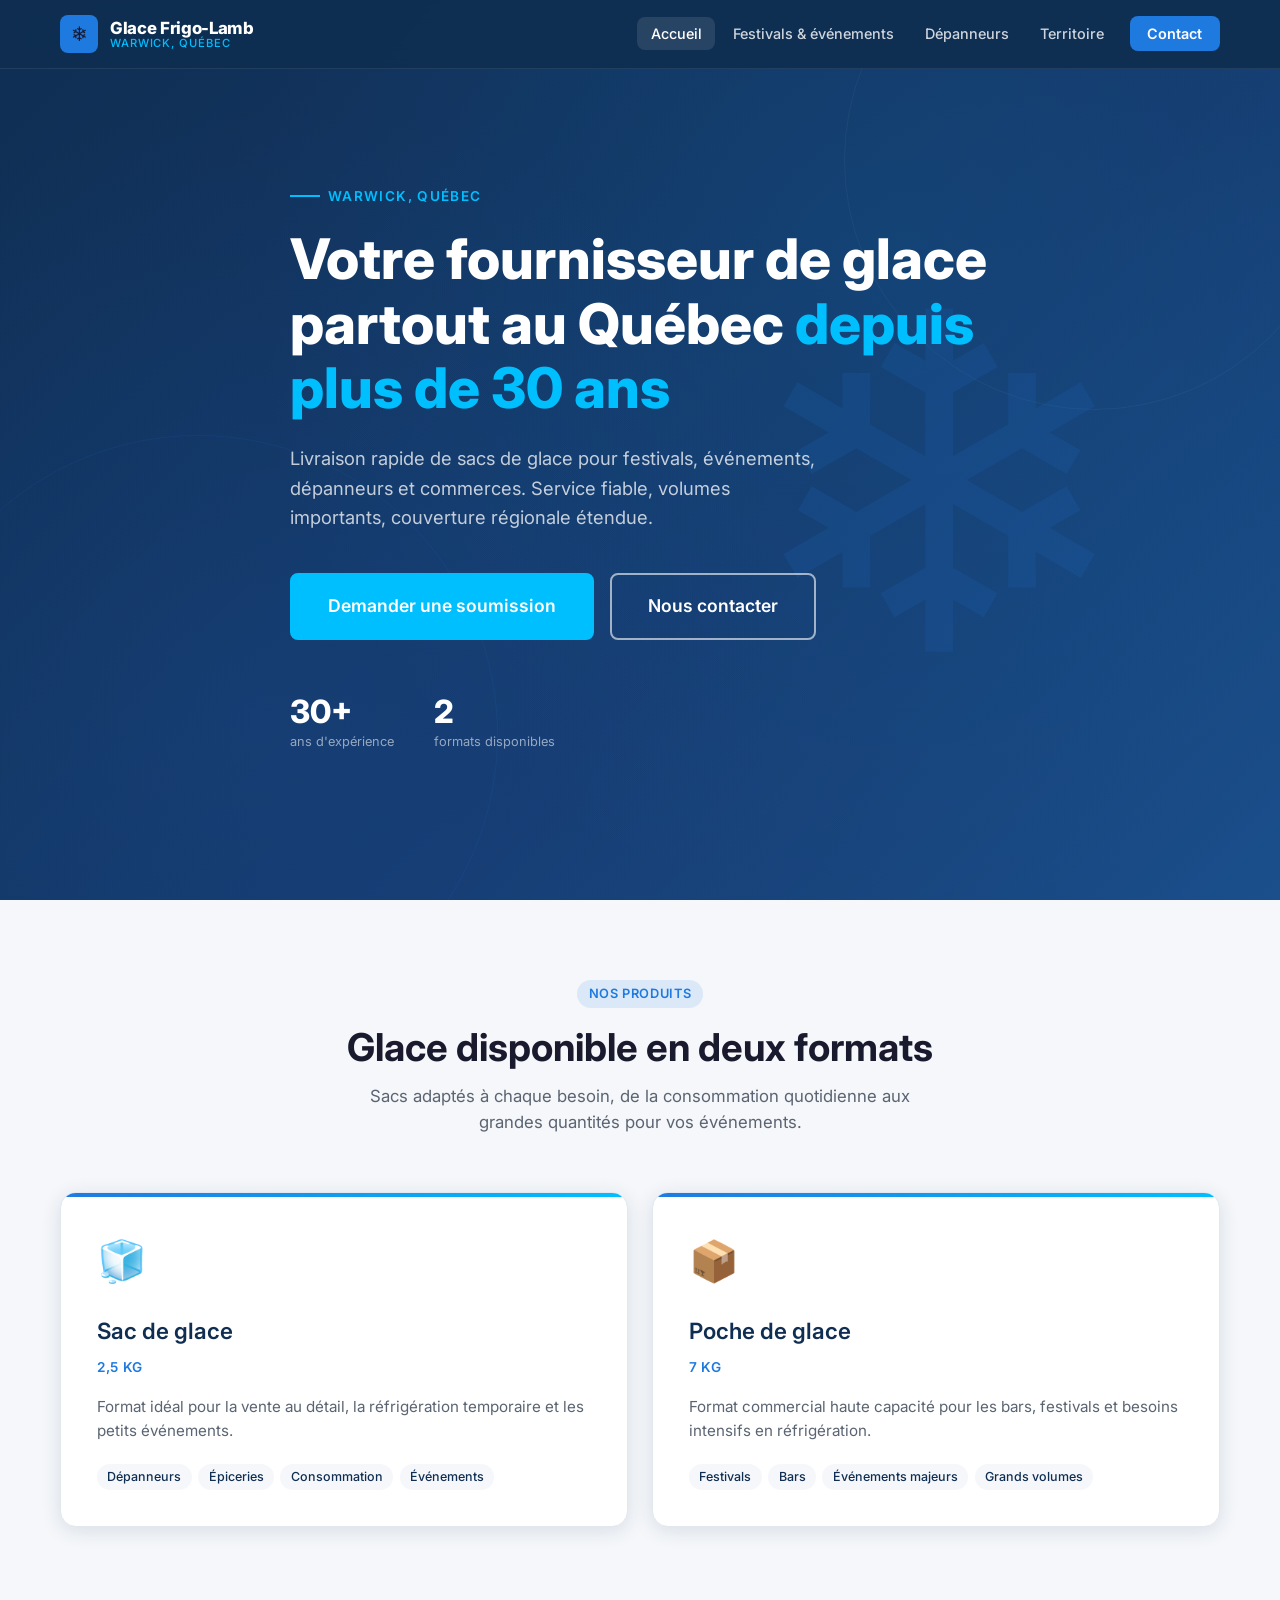
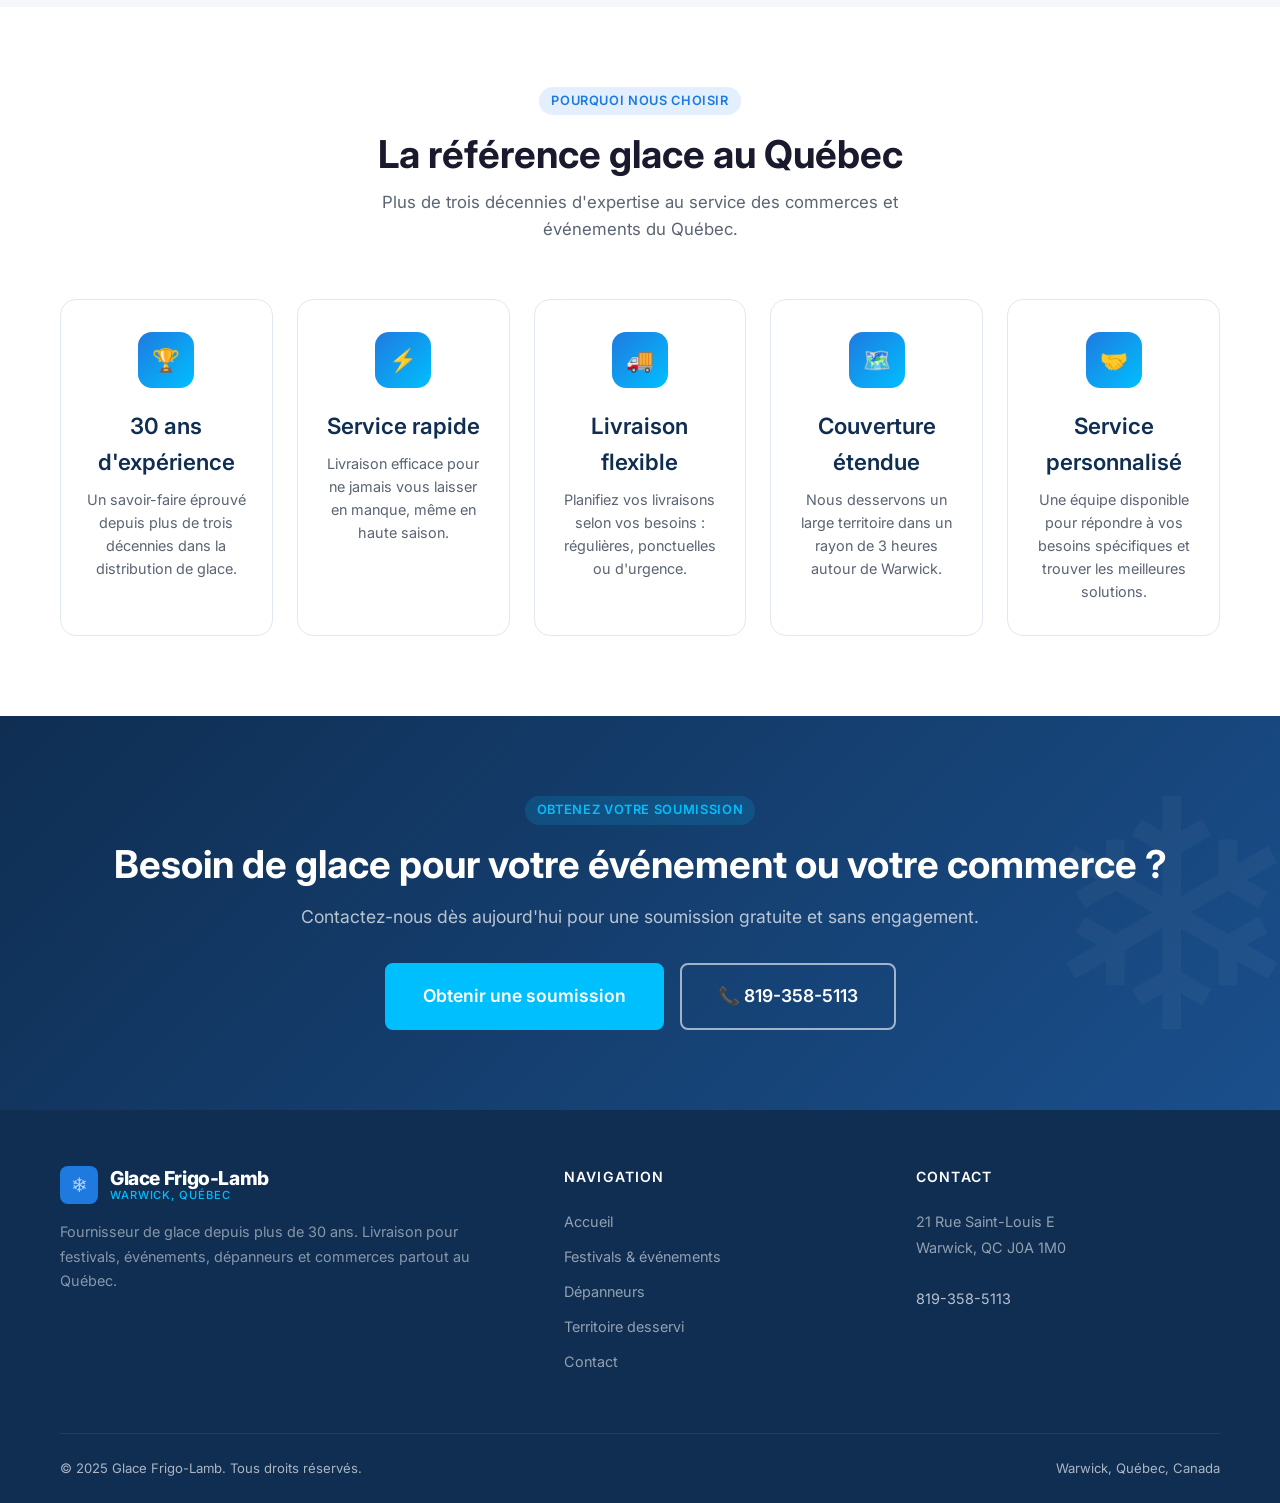
==== docs/index.html @ d0bc1fda "Renommer site/ en docs/ pour GitHub Pages" ====
<!DOCTYPE html>
<html lang="fr">
<head>
  <meta charset="UTF-8" />
  <meta name="viewport" content="width=device-width, initial-scale=1.0" />
  <title>Glace Frigo-Lamb — Fournisseur de glace au Québec depuis 30 ans</title>
  <meta name="description" content="Livraison de glace pour festivals, événements, dépanneurs et commerces. Sacs de 2,5 kg et poches de 7 kg. Territoire : 3h autour de Warwick, QC." />
  <meta name="keywords" content="livraison glace Québec, fournisseur glace, glace festival, glace événement, glace dépanneur, sac glace 7 kg, Warwick" />
  <link rel="preconnect" href="https://fonts.googleapis.com" />
  <link rel="preconnect" href="https://fonts.gstatic.com" crossorigin />
  <link href="https://fonts.googleapis.com/css2?family=Inter:wght@400;500;600;700;800&display=swap" rel="stylesheet" />
  <link rel="stylesheet" href="styles.css" />
</head>
<body>

  <!-- ===== NAVBAR ===== -->
  <nav class="navbar">
    <div class="navbar-inner">
      <a href="index.html" class="navbar-logo">
        <div class="logo-icon">❄</div>
        <div class="logo-text">
          <span>Glace Frigo-Lamb</span>
          <span>Warwick, Québec</span>
        </div>
      </a>
      <ul class="navbar-nav">
        <li><a href="index.html">Accueil</a></li>
        <li><a href="festivals.html">Festivals &amp; événements</a></li>
        <li><a href="depanneurs.html">Dépanneurs</a></li>
        <li><a href="territoire.html">Territoire</a></li>
        <li><a href="contact.html" class="nav-cta">Contact</a></li>
      </ul>
      <button class="burger" aria-label="Menu">
        <span></span><span></span><span></span>
      </button>
    </div>
    <div class="mobile-nav">
      <a href="index.html">Accueil</a>
      <a href="festivals.html">Festivals &amp; événements</a>
      <a href="depanneurs.html">Dépanneurs</a>
      <a href="territoire.html">Territoire</a>
      <a href="contact.html" class="nav-cta">Contact</a>
    </div>
  </nav>

  <!-- ===== HERO ===== -->
  <section class="hero">
    <div class="hero-bg"></div>
    <div class="hero-visual"></div>
    <div class="container">
      <div class="hero-content">
        <div class="hero-eyebrow">Warwick, Québec</div>
        <h1>Votre fournisseur de glace partout au Québec <em>depuis plus de 30 ans</em></h1>
        <p class="hero-sub">Livraison rapide de sacs de glace pour festivals, événements, dépanneurs et commerces. Service fiable, volumes importants, couverture régionale étendue.</p>
        <div class="hero-ctas">
          <a href="contact.html" class="btn btn-accent btn-lg">Demander une soumission</a>
          <a href="contact.html" class="btn btn-secondary btn-lg">Nous contacter</a>
        </div>
        <div class="hero-stats">
          <div class="stat">
            <span class="stat-number">30+</span>
            <span class="stat-label">ans d'expérience</span>
          </div>
<div class="stat">
            <span class="stat-number">2</span>
            <span class="stat-label">formats disponibles</span>
          </div>
        </div>
      </div>
    </div>
  </section>

  <!-- ===== PRODUITS ===== -->
  <section class="products-section">
    <div class="container">
      <div class="section-header reveal">
        <div class="badge">Nos produits</div>
        <h2>Glace disponible en deux formats</h2>
        <p>Sacs adaptés à chaque besoin, de la consommation quotidienne aux grandes quantités pour vos événements.</p>
      </div>
      <div class="products-grid">
        <div class="product-card reveal">
          <div class="product-icon">🧊</div>
          <h3>Sac de glace</h3>
          <div class="product-weight">2,5 kg</div>
          <p>Format idéal pour la vente au détail, la réfrigération temporaire et les petits événements.</p>
          <div class="product-tags">
            <span class="tag">Dépanneurs</span>
            <span class="tag">Épiceries</span>
            <span class="tag">Consommation</span>
            <span class="tag">Événements</span>
          </div>
        </div>
        <div class="product-card reveal">
          <div class="product-icon">📦</div>
          <h3>Poche de glace</h3>
          <div class="product-weight">7 kg</div>
          <p>Format commercial haute capacité pour les bars, festivals et besoins intensifs en réfrigération.</p>
          <div class="product-tags">
            <span class="tag">Festivals</span>
            <span class="tag">Bars</span>
            <span class="tag">Événements majeurs</span>
            <span class="tag">Grands volumes</span>
          </div>
        </div>
      </div>
    </div>
  </section>

  <!-- ===== POURQUOI NOUS ===== -->
  <section>
    <div class="container">
      <div class="section-header reveal">
        <div class="badge">Pourquoi nous choisir</div>
        <h2>La référence glace au Québec</h2>
        <p>Plus de trois décennies d'expertise au service des commerces et événements du Québec.</p>
      </div>
      <div class="why-grid">
        <div class="why-card reveal">
          <div class="why-icon">🏆</div>
          <h3>30 ans d'expérience</h3>
          <p>Un savoir-faire éprouvé depuis plus de trois décennies dans la distribution de glace.</p>
        </div>
        <div class="why-card reveal">
          <div class="why-icon">⚡</div>
          <h3>Service rapide</h3>
          <p>Livraison efficace pour ne jamais vous laisser en manque, même en haute saison.</p>
        </div>
        <div class="why-card reveal">
          <div class="why-icon">🚚</div>
          <h3>Livraison flexible</h3>
          <p>Planifiez vos livraisons selon vos besoins : régulières, ponctuelles ou d'urgence.</p>
        </div>
        <div class="why-card reveal">
          <div class="why-icon">🗺️</div>
          <h3>Couverture étendue</h3>
          <p>Nous desservons un large territoire dans un rayon de 3 heures autour de Warwick.</p>
        </div>
        <div class="why-card reveal">
          <div class="why-icon">🤝</div>
          <h3>Service personnalisé</h3>
          <p>Une équipe disponible pour répondre à vos besoins spécifiques et trouver les meilleures solutions.</p>
        </div>
      </div>
    </div>
  </section>

  <!-- ===== CTA BANNER ===== -->
  <section class="cta-banner">
    <div class="container">
      <div class="badge" style="background:rgba(0,191,255,0.15);color:#00BFFF;">Obtenez votre soumission</div>
      <h2>Besoin de glace pour votre événement ou votre commerce ?</h2>
      <p>Contactez-nous dès aujourd'hui pour une soumission gratuite et sans engagement.</p>
      <div class="cta-buttons">
        <a href="contact.html" class="btn btn-accent btn-lg">Obtenir une soumission</a>
        <a href="tel:8193585113" class="btn btn-secondary btn-lg">📞 819-358-5113</a>
      </div>
    </div>
  </section>

  <!-- ===== FOOTER ===== -->
  <footer>
    <div class="container">
      <div class="footer-grid">
        <div class="footer-brand">
          <div class="navbar-logo" style="margin-bottom:1rem">
            <div class="logo-icon">❄</div>
            <div class="logo-text">
              <span>Glace Frigo-Lamb</span>
              <span>Warwick, Québec</span>
            </div>
          </div>
          <p>Fournisseur de glace depuis plus de 30 ans. Livraison pour festivals, événements, dépanneurs et commerces partout au Québec.</p>
        </div>
        <div class="footer-col">
          <h4>Navigation</h4>
          <ul>
            <li><a href="index.html">Accueil</a></li>
            <li><a href="festivals.html">Festivals &amp; événements</a></li>
            <li><a href="depanneurs.html">Dépanneurs</a></li>
            <li><a href="territoire.html">Territoire desservi</a></li>
            <li><a href="contact.html">Contact</a></li>
          </ul>
        </div>
        <div class="footer-col">
          <h4>Contact</h4>
          <p>
            21 Rue Saint-Louis E<br>
            Warwick, QC J0A 1M0<br><br>
            <a href="tel:8193585113" style="color:rgba(255,255,255,0.7);">819-358-5113</a>
          </p>
        </div>
      </div>
      <div class="footer-bottom">
        <span>© 2025 Glace Frigo-Lamb. Tous droits réservés.</span>
        <span>Warwick, Québec, Canada</span>
      </div>
    </div>
  </footer>

  <button class="scroll-top" aria-label="Retour en haut">↑</button>
  <script src="script.js"></script>
</body>
</html>
---- docs/styles.css ----
/* ========================================
   GLACE FRIGO-LAMB — Global Styles
   ======================================== */

:root {
  --blue-ice: #1F7AE0;
  --blue-dark: #0F2E52;
  --white: #FFFFFF;
  --grey-light: #F5F7FA;
  --accent: #00BFFF;
  --text-dark: #1a1a2e;
  --text-grey: #5a6472;
  --border: #e2e8f0;
  --shadow: 0 4px 20px rgba(15, 46, 82, 0.12);
  --shadow-hover: 0 8px 32px rgba(15, 46, 82, 0.2);
  --radius: 8px;
  --radius-lg: 16px;
  --transition: 0.25s ease;
  --font: 'Inter', 'Helvetica Neue', Arial, sans-serif;
}

*, *::before, *::after {
  box-sizing: border-box;
  margin: 0;
  padding: 0;
}

html { scroll-behavior: smooth; font-size: 16px; }

body {
  font-family: var(--font);
  color: var(--text-dark);
  background: var(--white);
  line-height: 1.6;
  -webkit-font-smoothing: antialiased;
}

img { max-width: 100%; height: auto; display: block; }
a { color: inherit; text-decoration: none; }
ul { list-style: none; }

/* ---- Typography ---- */
h1 { font-size: clamp(2rem, 5vw, 3.5rem); font-weight: 800; line-height: 1.15; }
h2 { font-size: clamp(1.6rem, 3.5vw, 2.4rem); font-weight: 700; line-height: 1.2; }
h3 { font-size: clamp(1.1rem, 2vw, 1.4rem); font-weight: 600; }
p { font-size: 1rem; color: var(--text-grey); }

/* ---- Container ---- */
.container {
  max-width: 1200px;
  margin: 0 auto;
  padding: 0 1.25rem;
}

/* ---- Buttons ---- */
.btn {
  display: inline-flex;
  align-items: center;
  gap: 0.5rem;
  padding: 0.85rem 1.75rem;
  border-radius: var(--radius);
  font-size: 1rem;
  font-weight: 600;
  cursor: pointer;
  border: 2px solid transparent;
  transition: all var(--transition);
  white-space: nowrap;
}

.btn-primary {
  background: var(--blue-ice);
  color: var(--white);
  border-color: var(--blue-ice);
}
.btn-primary:hover {
  background: #1565c0;
  border-color: #1565c0;
  transform: translateY(-2px);
  box-shadow: var(--shadow);
}

.btn-secondary {
  background: transparent;
  color: var(--white);
  border-color: rgba(255,255,255,0.6);
}
.btn-secondary:hover {
  background: rgba(255,255,255,0.15);
  border-color: var(--white);
}

.btn-outline {
  background: transparent;
  color: var(--blue-ice);
  border-color: var(--blue-ice);
}
.btn-outline:hover {
  background: var(--blue-ice);
  color: var(--white);
}

.btn-accent {
  background: var(--accent);
  color: var(--white);
  border-color: var(--accent);
}
.btn-accent:hover {
  background: #00a8e8;
  border-color: #00a8e8;
  transform: translateY(-2px);
  box-shadow: var(--shadow);
}

.btn-lg {
  padding: 1.1rem 2.25rem;
  font-size: 1.1rem;
}

/* ---- Badge ---- */
.badge {
  display: inline-block;
  padding: 0.25rem 0.75rem;
  background: rgba(31,122,224,0.12);
  color: var(--blue-ice);
  border-radius: 999px;
  font-size: 0.8rem;
  font-weight: 600;
  letter-spacing: 0.05em;
  text-transform: uppercase;
  margin-bottom: 1rem;
}

/* ========================================
   NAVBAR
   ======================================== */
.navbar {
  position: fixed;
  top: 0; left: 0; right: 0;
  z-index: 100;
  background: rgba(15, 46, 82, 0.96);
  backdrop-filter: blur(10px);
  -webkit-backdrop-filter: blur(10px);
  border-bottom: 1px solid rgba(255,255,255,0.08);
  transition: background var(--transition);
}

.navbar-inner {
  display: flex;
  align-items: center;
  justify-content: space-between;
  height: 68px;
  padding: 0 1.25rem;
  max-width: 1200px;
  margin: 0 auto;
}

.navbar-logo {
  display: flex;
  align-items: center;
  gap: 0.75rem;
}

.logo-icon {
  width: 38px;
  height: 38px;
  background: var(--blue-ice);
  border-radius: var(--radius);
  display: flex;
  align-items: center;
  justify-content: center;
  font-size: 1.25rem;
}

.logo-text {
  display: flex;
  flex-direction: column;
  line-height: 1.1;
}

.logo-text span:first-child {
  font-size: 1.05rem;
  font-weight: 800;
  color: var(--white);
  letter-spacing: -0.02em;
}

.logo-text span:last-child {
  font-size: 0.7rem;
  font-weight: 500;
  color: var(--accent);
  letter-spacing: 0.08em;
  text-transform: uppercase;
}

.navbar-nav {
  display: flex;
  align-items: center;
  gap: 0.25rem;
}

.navbar-nav a {
  color: rgba(255,255,255,0.8);
  font-size: 0.9rem;
  font-weight: 500;
  padding: 0.5rem 0.85rem;
  border-radius: var(--radius);
  transition: all var(--transition);
}

.navbar-nav a:hover,
.navbar-nav a.active {
  color: var(--white);
  background: rgba(255,255,255,0.1);
}

.navbar-nav .nav-cta {
  background: var(--blue-ice);
  color: var(--white) !important;
  padding: 0.55rem 1.1rem;
  border-radius: var(--radius);
  font-weight: 600;
  margin-left: 0.5rem;
}

.navbar-nav .nav-cta:hover {
  background: #1565c0 !important;
}

/* Burger */
.burger {
  display: none;
  flex-direction: column;
  gap: 5px;
  background: none;
  border: none;
  cursor: pointer;
  padding: 4px;
}
.burger span {
  display: block;
  width: 24px;
  height: 2px;
  background: var(--white);
  border-radius: 2px;
  transition: all var(--transition);
}
.burger.open span:nth-child(1) { transform: translateY(7px) rotate(45deg); }
.burger.open span:nth-child(2) { opacity: 0; }
.burger.open span:nth-child(3) { transform: translateY(-7px) rotate(-45deg); }

/* Mobile nav */
.mobile-nav {
  display: none;
  flex-direction: column;
  padding: 1rem 1.25rem 1.5rem;
  border-top: 1px solid rgba(255,255,255,0.08);
  background: rgba(15, 46, 82, 0.98);
}
.mobile-nav.open { display: flex; }
.mobile-nav a {
  color: rgba(255,255,255,0.85);
  font-size: 1rem;
  font-weight: 500;
  padding: 0.75rem 0;
  border-bottom: 1px solid rgba(255,255,255,0.06);
}
.mobile-nav a:last-child { border-bottom: none; }
.mobile-nav a.nav-cta {
  margin-top: 0.75rem;
  background: var(--blue-ice);
  color: var(--white);
  text-align: center;
  padding: 0.85rem;
  border-radius: var(--radius);
  border-bottom: none;
}

/* ========================================
   HERO
   ======================================== */
.hero {
  min-height: 100vh;
  display: flex;
  align-items: center;
  background: linear-gradient(135deg, var(--blue-dark) 0%, #163a6e 60%, #1a4f8c 100%);
  position: relative;
  overflow: hidden;
  padding: 6rem 0 4rem;
}

.hero-bg {
  position: absolute;
  inset: 0;
  background-image:
    radial-gradient(circle at 70% 30%, rgba(0,191,255,0.08) 0%, transparent 60%),
    radial-gradient(circle at 20% 80%, rgba(31,122,224,0.1) 0%, transparent 50%);
}

/* Geometric decorations */
.hero-bg::before {
  content: '';
  position: absolute;
  top: -10%;
  right: -5%;
  width: 500px;
  height: 500px;
  border: 1px solid rgba(255,255,255,0.04);
  border-radius: 50%;
}

.hero-bg::after {
  content: '';
  position: absolute;
  bottom: -15%;
  left: -8%;
  width: 600px;
  height: 600px;
  border: 1px solid rgba(31,122,224,0.1);
  border-radius: 50%;
}

.hero-content {
  position: relative;
  z-index: 1;
  max-width: 700px;
}

.hero-eyebrow {
  display: inline-flex;
  align-items: center;
  gap: 0.5rem;
  color: var(--accent);
  font-size: 0.85rem;
  font-weight: 600;
  letter-spacing: 0.1em;
  text-transform: uppercase;
  margin-bottom: 1.25rem;
}

.hero-eyebrow::before {
  content: '';
  display: block;
  width: 30px;
  height: 2px;
  background: var(--accent);
}

.hero h1 {
  color: var(--white);
  margin-bottom: 1.5rem;
}

.hero h1 em {
  font-style: normal;
  color: var(--accent);
}

.hero-sub {
  font-size: 1.15rem;
  color: rgba(255,255,255,0.75);
  margin-bottom: 2.5rem;
  max-width: 540px;
}

.hero-ctas {
  display: flex;
  flex-wrap: wrap;
  gap: 1rem;
  margin-bottom: 3.5rem;
}

.hero-stats {
  display: flex;
  gap: 2.5rem;
  flex-wrap: wrap;
}

.stat {
  display: flex;
  flex-direction: column;
}

.stat-number {
  font-size: 2rem;
  font-weight: 800;
  color: var(--white);
  line-height: 1;
}

.stat-label {
  font-size: 0.8rem;
  color: rgba(255,255,255,0.55);
  margin-top: 0.25rem;
}

/* Hero image side */
.hero-visual {
  position: absolute;
  right: 0;
  top: 50%;
  transform: translateY(-50%);
  width: 42%;
  height: 80%;
  opacity: 0.12;
  background: url('data:image/svg+xml,<svg xmlns="http://www.w3.org/2000/svg" viewBox="0 0 400 400"><text y="350" font-size="350" fill="%231F7AE0">❄</text></svg>') no-repeat center/contain;
}

/* ========================================
   SECTIONS
   ======================================== */
section {
  padding: 5rem 0;
}

.section-header {
  text-align: center;
  margin-bottom: 3.5rem;
}

.section-header h2 { margin-bottom: 0.75rem; }
.section-header p { max-width: 560px; margin: 0 auto; font-size: 1.05rem; }

/* ========================================
   PRODUITS CARDS
   ======================================== */
.products-section {
  background: var(--grey-light);
}

.products-grid {
  display: grid;
  grid-template-columns: repeat(2, 1fr);
  gap: 1.5rem;
}

.product-card {
  background: var(--white);
  border-radius: var(--radius-lg);
  padding: 2.25rem;
  box-shadow: var(--shadow);
  transition: all var(--transition);
  border: 1px solid var(--border);
  position: relative;
  overflow: hidden;
}

.product-card::before {
  content: '';
  position: absolute;
  top: 0; left: 0; right: 0;
  height: 4px;
  background: linear-gradient(90deg, var(--blue-ice), var(--accent));
}

.product-card:hover {
  transform: translateY(-4px);
  box-shadow: var(--shadow-hover);
}

.product-icon {
  font-size: 2.5rem;
  margin-bottom: 1.25rem;
}

.product-card h3 {
  color: var(--blue-dark);
  margin-bottom: 0.5rem;
}

.product-card .product-weight {
  font-size: 0.85rem;
  color: var(--blue-ice);
  font-weight: 600;
  text-transform: uppercase;
  letter-spacing: 0.05em;
  margin-bottom: 1rem;
}

.product-card p {
  margin-bottom: 1.25rem;
  font-size: 0.95rem;
}

.product-tags {
  display: flex;
  flex-wrap: wrap;
  gap: 0.4rem;
}

.tag {
  display: inline-block;
  padding: 0.2rem 0.65rem;
  background: var(--grey-light);
  color: var(--blue-dark);
  border-radius: 999px;
  font-size: 0.78rem;
  font-weight: 500;
}

/* ========================================
   WHY SECTION
   ======================================== */
.why-grid {
  display: grid;
  grid-template-columns: repeat(5, 1fr);
  gap: 1.5rem;
}

.why-card {
  padding: 2rem 1.5rem;
  border-radius: var(--radius-lg);
  background: var(--white);
  border: 1px solid var(--border);
  text-align: center;
  transition: all var(--transition);
}

.why-card:hover {
  border-color: var(--blue-ice);
  transform: translateY(-3px);
  box-shadow: var(--shadow);
}

.why-icon {
  width: 56px;
  height: 56px;
  border-radius: 14px;
  background: linear-gradient(135deg, var(--blue-ice), var(--accent));
  display: flex;
  align-items: center;
  justify-content: center;
  font-size: 1.4rem;
  margin: 0 auto 1.25rem;
  color: white;
}

.why-card h3 {
  color: var(--blue-dark);
  margin-bottom: 0.5rem;
}

.why-card p { font-size: 0.9rem; }

/* ========================================
   CTA BANNER
   ======================================== */
.cta-banner {
  background: linear-gradient(135deg, var(--blue-dark), #1a4f8c);
  color: var(--white);
  text-align: center;
  padding: 5rem 0;
  position: relative;
  overflow: hidden;
}

.cta-banner::before {
  content: '❄';
  position: absolute;
  font-size: 20rem;
  opacity: 0.03;
  right: -2%;
  top: 50%;
  transform: translateY(-50%);
  line-height: 1;
}

.cta-banner h2 {
  color: var(--white);
  margin-bottom: 1rem;
}

.cta-banner p {
  color: rgba(255,255,255,0.7);
  font-size: 1.1rem;
  margin-bottom: 2rem;
}

.cta-buttons {
  display: flex;
  justify-content: center;
  flex-wrap: wrap;
  gap: 1rem;
}

/* ========================================
   PAGE HERO (inner pages)
   ======================================== */
.page-hero {
  background: linear-gradient(135deg, var(--blue-dark) 0%, #163a6e 100%);
  padding: 8rem 0 4rem;
  position: relative;
  overflow: hidden;
}

.page-hero::after {
  content: '';
  position: absolute;
  inset: 0;
  background: radial-gradient(circle at 80% 50%, rgba(0,191,255,0.07) 0%, transparent 60%);
}

.page-hero .container { position: relative; z-index: 1; }

.page-hero h1 {
  color: var(--white);
  margin-bottom: 1rem;
}

.page-hero p {
  color: rgba(255,255,255,0.7);
  font-size: 1.1rem;
  max-width: 600px;
}

/* ========================================
   SERVICES GRID
   ======================================== */
.services-grid {
  display: grid;
  grid-template-columns: repeat(auto-fit, minmax(240px, 1fr));
  gap: 1.25rem;
}

.service-item {
  display: flex;
  align-items: flex-start;
  gap: 1rem;
  padding: 1.5rem;
  background: var(--white);
  border: 1px solid var(--border);
  border-radius: var(--radius-lg);
  transition: all var(--transition);
}

.service-item:hover {
  border-color: var(--blue-ice);
  box-shadow: var(--shadow);
}

.service-icon {
  font-size: 1.5rem;
  flex-shrink: 0;
  width: 44px;
  height: 44px;
  background: rgba(31,122,224,0.1);
  border-radius: 10px;
  display: flex;
  align-items: center;
  justify-content: center;
}

.service-item h3 { font-size: 1rem; margin-bottom: 0.25rem; color: var(--blue-dark); }
.service-item p { font-size: 0.88rem; }

/* ========================================
   EVENT GALLERY / PHOTO GRID
   ======================================== */
.photo-grid {
  display: grid;
  grid-template-columns: repeat(3, 1fr);
  gap: 1rem;
}

.photo-card {
  aspect-ratio: 4/3;
  border-radius: var(--radius-lg);
  overflow: hidden;
  position: relative;
  background: var(--grey-light);
}

.photo-card-inner {
  width: 100%;
  height: 100%;
  display: flex;
  flex-direction: column;
  align-items: center;
  justify-content: center;
  gap: 0.75rem;
  background: linear-gradient(135deg, var(--blue-dark), #163a6e);
  color: var(--white);
  transition: transform var(--transition);
}

.photo-card:hover .photo-card-inner { transform: scale(1.03); }

.photo-card-icon { font-size: 2.5rem; }
.photo-card-label { font-size: 0.9rem; font-weight: 600; opacity: 0.9; }

/* ========================================
   ADVANTAGES LIST
   ======================================== */
.advantages-list {
  display: flex;
  flex-direction: column;
  gap: 1rem;
}

.advantage-item {
  display: flex;
  align-items: center;
  gap: 1rem;
  padding: 1.25rem 1.5rem;
  background: var(--grey-light);
  border-radius: var(--radius-lg);
  border-left: 4px solid var(--blue-ice);
}

.advantage-check {
  width: 32px;
  height: 32px;
  background: var(--blue-ice);
  border-radius: 50%;
  display: flex;
  align-items: center;
  justify-content: center;
  color: white;
  font-size: 1rem;
  flex-shrink: 0;
}

.advantage-item p { color: var(--text-dark); font-weight: 500; }

/* ========================================
   TWO-COL LAYOUT
   ======================================== */
.two-col {
  display: grid;
  grid-template-columns: 1fr 1fr;
  gap: 4rem;
  align-items: center;
}

.two-col.reverse { direction: rtl; }
.two-col.reverse > * { direction: ltr; }

.col-visual {
  aspect-ratio: 1;
  background: linear-gradient(135deg, var(--blue-dark), #1a4f8c);
  border-radius: var(--radius-lg);
  display: flex;
  align-items: center;
  justify-content: center;
  font-size: 8rem;
  color: rgba(255,255,255,0.15);
  position: relative;
  overflow: hidden;
}

.col-visual::after {
  content: '';
  position: absolute;
  inset: 0;
  background: radial-gradient(circle at 30% 30%, rgba(0,191,255,0.1), transparent 60%);
}

/* ========================================
   TERRITORY MAP
   ======================================== */
.map-container {
  border-radius: var(--radius-lg);
  overflow: hidden;
  box-shadow: var(--shadow);
  border: 1px solid var(--border);
}

.map-container iframe {
  width: 100%;
  height: 450px;
  border: none;
  display: block;
}

.regions-grid {
  display: grid;
  grid-template-columns: repeat(auto-fill, minmax(160px, 1fr));
  gap: 0.75rem;
  margin-top: 2rem;
}

.region-chip {
  display: flex;
  align-items: center;
  gap: 0.5rem;
  padding: 0.75rem 1rem;
  background: var(--white);
  border: 1px solid var(--border);
  border-radius: var(--radius);
  font-size: 0.88rem;
  font-weight: 500;
  color: var(--blue-dark);
  transition: all var(--transition);
}

.region-chip:hover {
  border-color: var(--blue-ice);
  background: rgba(31,122,224,0.05);
}

.region-chip::before {
  content: '📍';
  font-size: 0.85rem;
}

/* ========================================
   CONTACT FORM
   ======================================== */
.contact-section {
  background: var(--grey-light);
}

.contact-layout {
  display: grid;
  grid-template-columns: 1fr 1.4fr;
  gap: 3rem;
  align-items: start;
}

.contact-info {
  background: linear-gradient(145deg, var(--blue-dark), #163a6e);
  border-radius: var(--radius-lg);
  padding: 2.5rem;
  color: var(--white);
  position: sticky;
  top: 90px;
}

.contact-info h3 {
  color: var(--white);
  margin-bottom: 1.5rem;
}

.contact-detail {
  display: flex;
  align-items: flex-start;
  gap: 1rem;
  margin-bottom: 1.5rem;
}

.contact-detail-icon {
  width: 40px;
  height: 40px;
  background: rgba(255,255,255,0.1);
  border-radius: 10px;
  display: flex;
  align-items: center;
  justify-content: center;
  font-size: 1.1rem;
  flex-shrink: 0;
}

.contact-detail-text span {
  display: block;
  font-size: 0.78rem;
  color: rgba(255,255,255,0.55);
  margin-bottom: 0.15rem;
  text-transform: uppercase;
  letter-spacing: 0.05em;
}

.contact-detail-text a, .contact-detail-text p {
  color: var(--white);
  font-weight: 600;
}

.contact-actions {
  display: flex;
  flex-direction: column;
  gap: 0.75rem;
  margin-top: 2rem;
}

/* Form */
.contact-form-wrap {
  background: var(--white);
  border-radius: var(--radius-lg);
  padding: 2.5rem;
  box-shadow: var(--shadow);
}

.contact-form-wrap h3 {
  margin-bottom: 1.75rem;
  color: var(--blue-dark);
}

.form-grid {
  display: grid;
  grid-template-columns: 1fr 1fr;
  gap: 1.25rem;
}

.form-group {
  display: flex;
  flex-direction: column;
  gap: 0.4rem;
}

.form-group.full { grid-column: 1 / -1; }

label {
  font-size: 0.85rem;
  font-weight: 600;
  color: var(--blue-dark);
}

input, select, textarea {
  padding: 0.75rem 1rem;
  border: 1.5px solid var(--border);
  border-radius: var(--radius);
  font-size: 0.95rem;
  font-family: var(--font);
  color: var(--text-dark);
  background: var(--grey-light);
  transition: border-color var(--transition);
  outline: none;
}

input:focus, select:focus, textarea:focus {
  border-color: var(--blue-ice);
  background: var(--white);
}

textarea { resize: vertical; min-height: 100px; }

.form-submit {
  margin-top: 0.5rem;
  width: 100%;
  padding: 1rem;
  font-size: 1rem;
  border-radius: var(--radius);
  justify-content: center;
}

/* Success message */
.form-success {
  display: none;
  text-align: center;
  padding: 2.5rem;
  color: var(--blue-dark);
}

.form-success.visible { display: block; }

.form-success-icon {
  font-size: 3rem;
  margin-bottom: 1rem;
}

/* ========================================
   FOOTER
   ======================================== */
footer {
  background: var(--blue-dark);
  color: rgba(255,255,255,0.65);
  padding: 3.5rem 0 1.5rem;
}

.footer-grid {
  display: grid;
  grid-template-columns: 1.5fr 1fr 1fr;
  gap: 3rem;
  margin-bottom: 3rem;
}

.footer-brand .logo-text span:first-child {
  font-size: 1.2rem;
}

.footer-brand p {
  color: rgba(255,255,255,0.5);
  font-size: 0.9rem;
  margin-top: 1rem;
  line-height: 1.7;
}

.footer-col h4 {
  color: var(--white);
  font-size: 0.88rem;
  font-weight: 600;
  letter-spacing: 0.08em;
  text-transform: uppercase;
  margin-bottom: 1.25rem;
}

.footer-col ul li {
  margin-bottom: 0.6rem;
}

.footer-col ul a {
  color: rgba(255,255,255,0.55);
  font-size: 0.9rem;
  transition: color var(--transition);
}

.footer-col ul a:hover { color: var(--white); }

.footer-col p {
  color: rgba(255,255,255,0.55);
  font-size: 0.9rem;
  line-height: 1.8;
}

.footer-bottom {
  border-top: 1px solid rgba(255,255,255,0.07);
  padding-top: 1.5rem;
  display: flex;
  justify-content: space-between;
  align-items: center;
  flex-wrap: wrap;
  gap: 0.5rem;
  font-size: 0.82rem;
}

/* ========================================
   BREADCRUMB
   ======================================== */
.breadcrumb {
  display: flex;
  align-items: center;
  gap: 0.5rem;
  font-size: 0.82rem;
  color: rgba(255,255,255,0.5);
  margin-bottom: 1.25rem;
}

.breadcrumb a { color: rgba(255,255,255,0.5); }
.breadcrumb a:hover { color: var(--white); }
.breadcrumb span { color: rgba(255,255,255,0.3); }

/* ========================================
   RESPONSIVE
   ======================================== */
@media (max-width: 900px) {
  .navbar-nav { display: none; }
  .burger { display: flex; }

  .two-col { grid-template-columns: 1fr; gap: 2.5rem; }
  .two-col.reverse { direction: ltr; }

  .contact-layout { grid-template-columns: 1fr; }
  .contact-info { position: static; }

  .footer-grid { grid-template-columns: 1fr 1fr; }

  .photo-grid { grid-template-columns: repeat(2, 1fr); }
}

@media (max-width: 600px) {
  section { padding: 3.5rem 0; }
  .hero { padding: 5.5rem 0 3rem; }
  .hero-stats { gap: 1.5rem; }

  .form-grid { grid-template-columns: 1fr; }

  .footer-grid { grid-template-columns: 1fr; gap: 2rem; }

  .photo-grid { grid-template-columns: 1fr 1fr; }

  .cta-banner { padding: 3.5rem 0; }

  .hero-ctas { flex-direction: column; }
  .hero-ctas .btn { text-align: center; justify-content: center; }
}

/* ========================================
   UTILITIES
   ======================================== */
.text-center { text-align: center; }
.mt-1 { margin-top: 1rem; }
.mt-2 { margin-top: 2rem; }
.mb-1 { margin-bottom: 1rem; }
.mb-2 { margin-bottom: 2rem; }
.blue { color: var(--blue-ice); }
.bg-grey { background: var(--grey-light); }

/* Animate on scroll */
.reveal {
  opacity: 0;
  transform: translateY(24px);
  transition: opacity 0.55s ease, transform 0.55s ease;
}
.reveal.visible {
  opacity: 1;
  transform: none;
}

/* ========================================
   SCROLL TO TOP
   ======================================== */
.scroll-top {
  position: fixed;
  bottom: 1.5rem;
  right: 1.5rem;
  width: 44px;
  height: 44px;
  background: var(--blue-ice);
  color: white;
  border: none;
  border-radius: 50%;
  display: flex;
  align-items: center;
  justify-content: center;
  cursor: pointer;
  opacity: 0;
  pointer-events: none;
  transition: all var(--transition);
  font-size: 1.1rem;
  z-index: 50;
  box-shadow: var(--shadow);
}

.scroll-top.visible {
  opacity: 1;
  pointer-events: all;
}

.scroll-top:hover {
  background: #1565c0;
  transform: translateY(-2px);
}
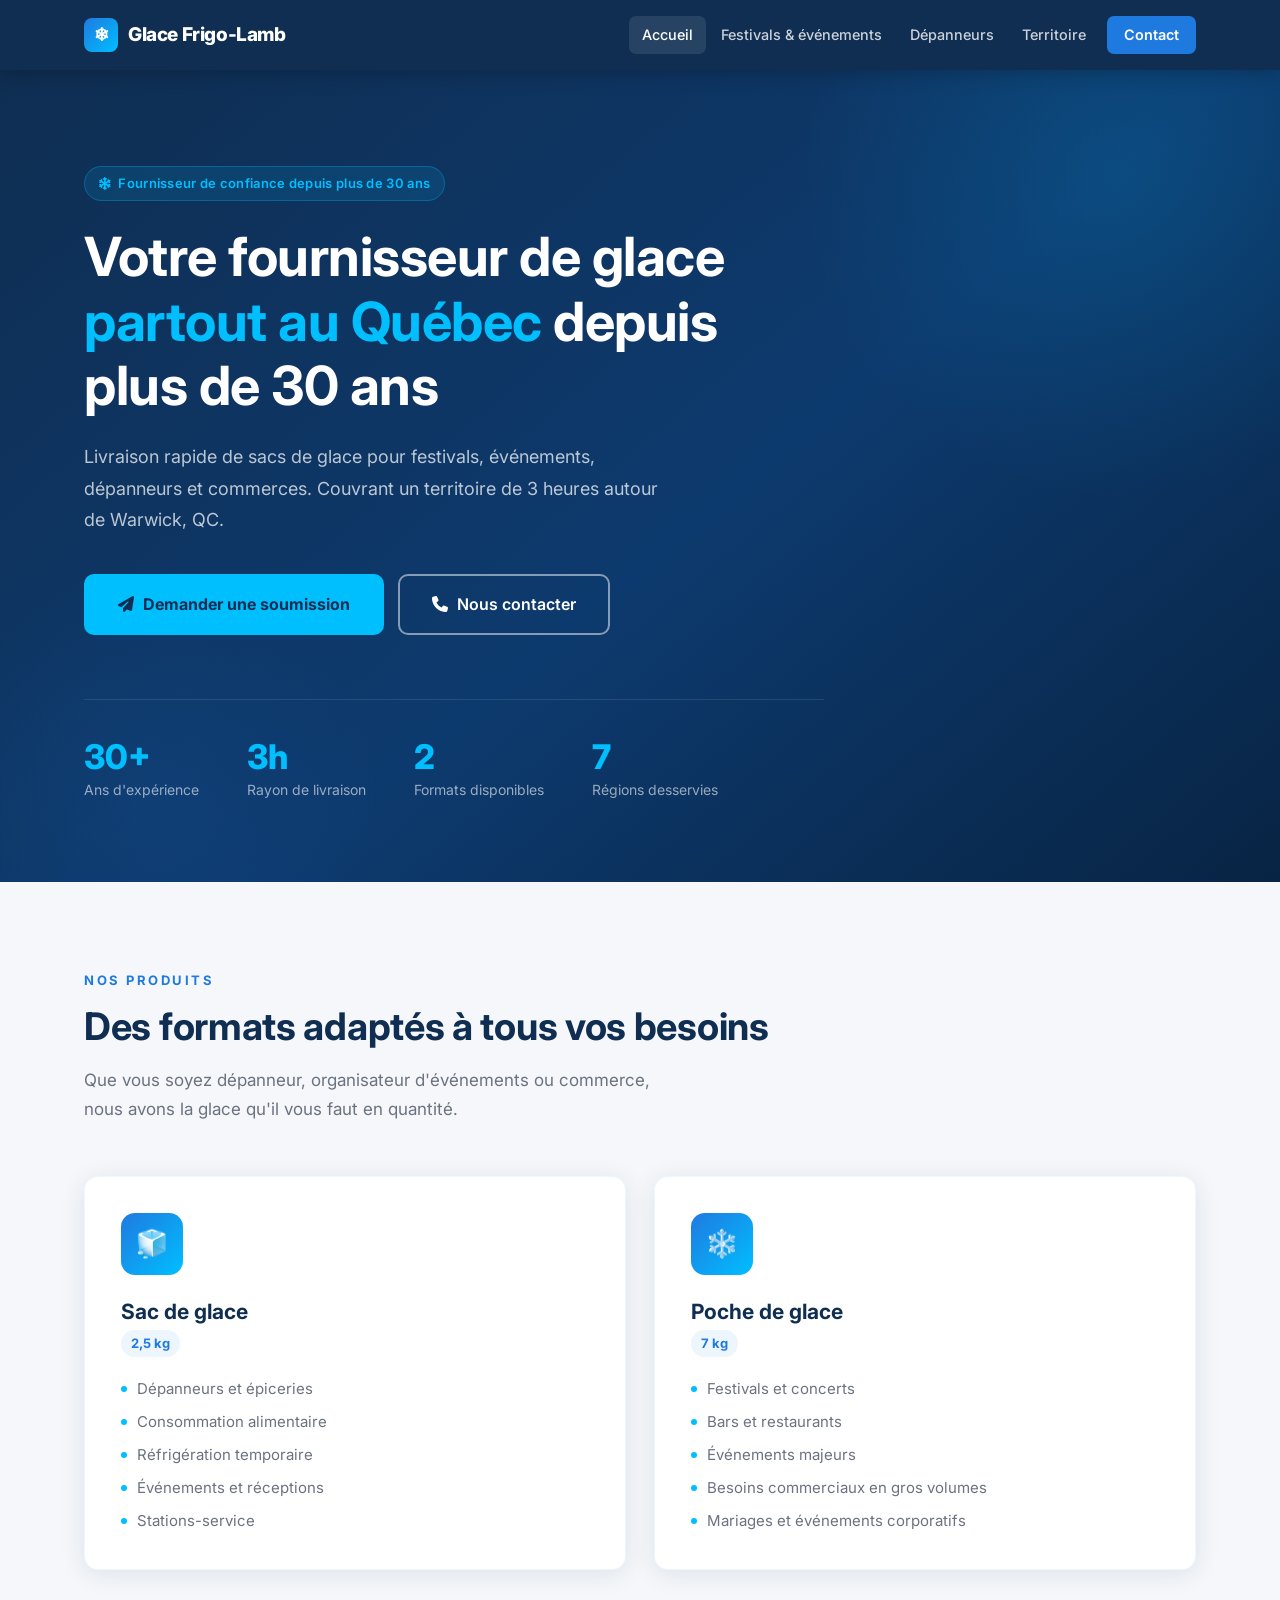
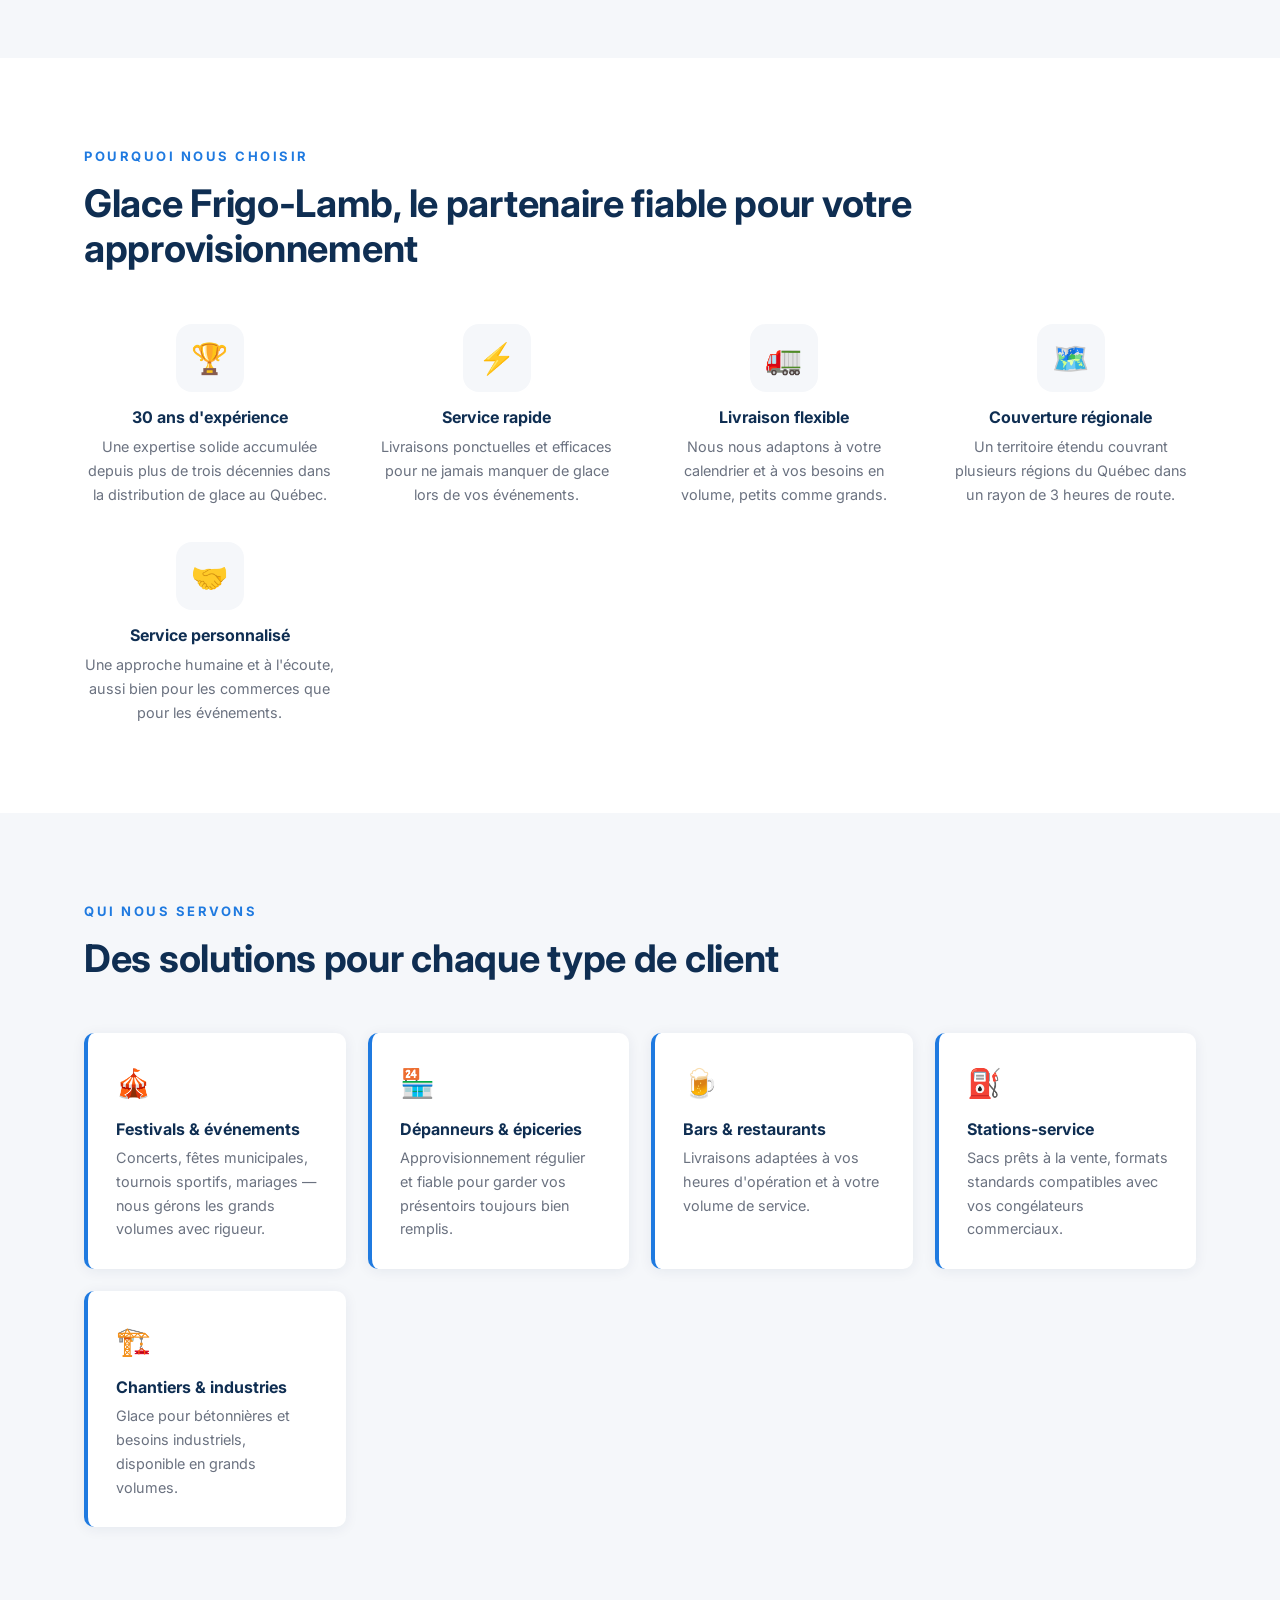
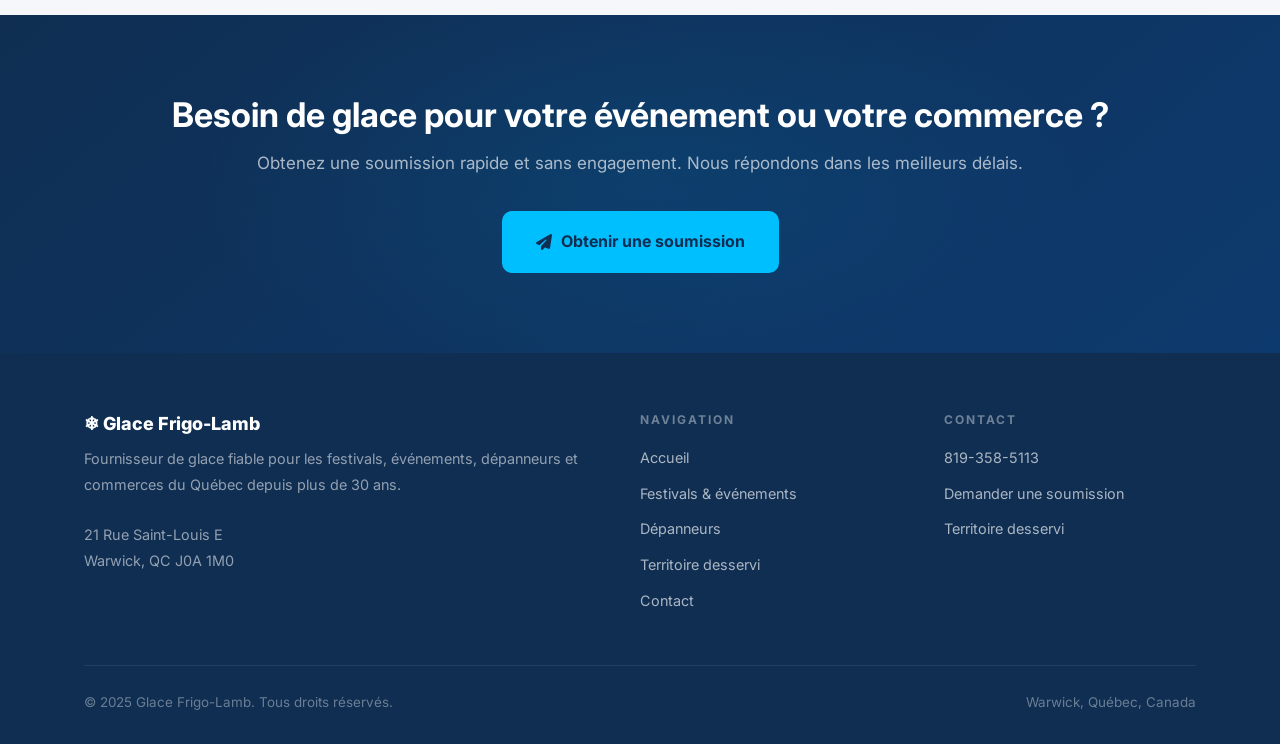
==== commit 31c44f2d: "Version initiale du site FrigoLamb" ====
--- a/docs/index.html
+++ b/docs/index.html
@@ -1,176 +1,225 @@
 <!DOCTYPE html>
 <html lang="fr">
 <head>
-  <meta charset="UTF-8" />
-  <meta name="viewport" content="width=device-width, initial-scale=1.0" />
-  <title>Glace Frigo-Lamb — Fournisseur de glace au Québec depuis 30 ans</title>
-  <meta name="description" content="Livraison de glace pour festivals, événements, dépanneurs et commerces. Sacs de 2,5 kg et poches de 7 kg. Territoire : 3h autour de Warwick, QC." />
-  <meta name="keywords" content="livraison glace Québec, fournisseur glace, glace festival, glace événement, glace dépanneur, sac glace 7 kg, Warwick" />
-  <link rel="preconnect" href="https://fonts.googleapis.com" />
-  <link rel="preconnect" href="https://fonts.gstatic.com" crossorigin />
-  <link href="https://fonts.googleapis.com/css2?family=Inter:wght@400;500;600;700;800&display=swap" rel="stylesheet" />
-  <link rel="stylesheet" href="styles.css" />
+  <meta charset="UTF-8">
+  <meta name="viewport" content="width=device-width, initial-scale=1.0">
+  <title>Glace Frigo-Lamb – Fournisseur de glace au Québec depuis plus de 30 ans</title>
+  <meta name="description" content="Livraison de glace pour festivals, événements, dépanneurs et commerces. Fournisseur fiable depuis plus de 30 ans dans un rayon de 3 heures autour de Warwick, Québec.">
+  <meta name="keywords" content="livraison de glace Québec, fournisseur de glace, glace pour festival, glace pour événement, glace pour dépanneur, sac de glace 7 kg, sac de glace 2.5 kg, livraison de glace Warwick">
+  <meta property="og:title" content="Glace Frigo-Lamb – Fournisseur de glace au Québec">
+  <meta property="og:description" content="Livraison rapide de sacs de glace pour festivals, événements, dépanneurs et commerces depuis plus de 30 ans.">
+  <meta property="og:type" content="website">
+  <link rel="preconnect" href="https://fonts.googleapis.com">
+  <link rel="preconnect" href="https://fonts.gstatic.com" crossorigin>
+  <link href="https://fonts.googleapis.com/css2?family=Inter:wght@400;500;600;700;800&display=swap" rel="stylesheet">
+  <link rel="stylesheet" href="https://cdnjs.cloudflare.com/ajax/libs/font-awesome/6.5.0/css/all.min.css">
+  <link rel="stylesheet" href="styles.css">
 </head>
 <body>
 
-  <!-- ===== NAVBAR ===== -->
-  <nav class="navbar">
-    <div class="navbar-inner">
-      <a href="index.html" class="navbar-logo">
+  <!-- HEADER -->
+  <header class="header">
+    <div class="container header-inner">
+      <a href="index.html" class="logo">
         <div class="logo-icon">❄</div>
-        <div class="logo-text">
-          <span>Glace Frigo-Lamb</span>
-          <span>Warwick, Québec</span>
-        </div>
+        <span>Glace Frigo-Lamb</span>
       </a>
-      <ul class="navbar-nav">
-        <li><a href="index.html">Accueil</a></li>
-        <li><a href="festivals.html">Festivals &amp; événements</a></li>
-        <li><a href="depanneurs.html">Dépanneurs</a></li>
-        <li><a href="territoire.html">Territoire</a></li>
-        <li><a href="contact.html" class="nav-cta">Contact</a></li>
-      </ul>
-      <button class="burger" aria-label="Menu">
+      <button class="hamburger" id="hamburger" aria-label="Ouvrir le menu">
         <span></span><span></span><span></span>
       </button>
-    </div>
-    <div class="mobile-nav">
-      <a href="index.html">Accueil</a>
-      <a href="festivals.html">Festivals &amp; événements</a>
-      <a href="depanneurs.html">Dépanneurs</a>
-      <a href="territoire.html">Territoire</a>
-      <a href="contact.html" class="nav-cta">Contact</a>
-    </div>
-  </nav>
-
-  <!-- ===== HERO ===== -->
+      <nav class="nav" id="nav">
+        <a href="index.html" class="active">Accueil</a>
+        <a href="festivals.html">Festivals &amp; événements</a>
+        <a href="depanneurs.html">Dépanneurs</a>
+        <a href="territoire.html">Territoire</a>
+        <a href="contact.html" class="nav-cta">Contact</a>
+      </nav>
+    </div>
+  </header>
+
+  <!-- HERO -->
   <section class="hero">
-    <div class="hero-bg"></div>
-    <div class="hero-visual"></div>
     <div class="container">
       <div class="hero-content">
-        <div class="hero-eyebrow">Warwick, Québec</div>
-        <h1>Votre fournisseur de glace partout au Québec <em>depuis plus de 30 ans</em></h1>
-        <p class="hero-sub">Livraison rapide de sacs de glace pour festivals, événements, dépanneurs et commerces. Service fiable, volumes importants, couverture régionale étendue.</p>
-        <div class="hero-ctas">
-          <a href="contact.html" class="btn btn-accent btn-lg">Demander une soumission</a>
-          <a href="contact.html" class="btn btn-secondary btn-lg">Nous contacter</a>
+        <div class="hero-badge">
+          <i class="fa-solid fa-snowflake"></i>
+          Fournisseur de confiance depuis plus de 30 ans
+        </div>
+        <h1>Votre fournisseur de glace <span>partout au Québec</span> depuis plus de 30&nbsp;ans</h1>
+        <p class="hero-sub">Livraison rapide de sacs de glace pour festivals, événements, dépanneurs et commerces. Couvrant un territoire de 3 heures autour de Warwick, QC.</p>
+        <div class="hero-actions">
+          <a href="contact.html" class="btn btn-accent btn-lg">
+            <i class="fa-solid fa-paper-plane"></i>
+            Demander une soumission
+          </a>
+          <a href="contact.html" class="btn btn-outline btn-lg">
+            <i class="fa-solid fa-phone"></i>
+            Nous contacter
+          </a>
         </div>
         <div class="hero-stats">
           <div class="stat">
-            <span class="stat-number">30+</span>
-            <span class="stat-label">ans d'expérience</span>
-          </div>
-<div class="stat">
-            <span class="stat-number">2</span>
-            <span class="stat-label">formats disponibles</span>
-          </div>
-        </div>
-      </div>
-    </div>
-  </section>
-
-  <!-- ===== PRODUITS ===== -->
-  <section class="products-section">
-    <div class="container">
-      <div class="section-header reveal">
-        <div class="badge">Nos produits</div>
-        <h2>Glace disponible en deux formats</h2>
-        <p>Sacs adaptés à chaque besoin, de la consommation quotidienne aux grandes quantités pour vos événements.</p>
-      </div>
+            <div class="stat-number">30+</div>
+            <div class="stat-label">Ans d'expérience</div>
+          </div>
+          <div class="stat">
+            <div class="stat-number">3h</div>
+            <div class="stat-label">Rayon de livraison</div>
+          </div>
+          <div class="stat">
+            <div class="stat-number">2</div>
+            <div class="stat-label">Formats disponibles</div>
+          </div>
+          <div class="stat">
+            <div class="stat-number">7</div>
+            <div class="stat-label">Régions desservies</div>
+          </div>
+        </div>
+      </div>
+    </div>
+  </section>
+
+  <!-- PRODUITS -->
+  <section class="products">
+    <div class="container">
+      <div class="section-label">Nos produits</div>
+      <h2 class="section-title">Des formats adaptés à tous vos besoins</h2>
+      <p class="section-sub">Que vous soyez dépanneur, organisateur d'événements ou commerce, nous avons la glace qu'il vous faut en quantité.</p>
       <div class="products-grid">
-        <div class="product-card reveal">
+
+        <div class="product-card">
           <div class="product-icon">🧊</div>
           <h3>Sac de glace</h3>
-          <div class="product-weight">2,5 kg</div>
-          <p>Format idéal pour la vente au détail, la réfrigération temporaire et les petits événements.</p>
-          <div class="product-tags">
-            <span class="tag">Dépanneurs</span>
-            <span class="tag">Épiceries</span>
-            <span class="tag">Consommation</span>
-            <span class="tag">Événements</span>
-          </div>
-        </div>
-        <div class="product-card reveal">
-          <div class="product-icon">📦</div>
+          <span class="product-weight">2,5 kg</span>
+          <ul class="product-uses">
+            <li>Dépanneurs et épiceries</li>
+            <li>Consommation alimentaire</li>
+            <li>Réfrigération temporaire</li>
+            <li>Événements et réceptions</li>
+            <li>Stations-service</li>
+          </ul>
+        </div>
+
+        <div class="product-card">
+          <div class="product-icon">❄️</div>
           <h3>Poche de glace</h3>
-          <div class="product-weight">7 kg</div>
-          <p>Format commercial haute capacité pour les bars, festivals et besoins intensifs en réfrigération.</p>
-          <div class="product-tags">
-            <span class="tag">Festivals</span>
-            <span class="tag">Bars</span>
-            <span class="tag">Événements majeurs</span>
-            <span class="tag">Grands volumes</span>
-          </div>
-        </div>
-      </div>
-    </div>
-  </section>
-
-  <!-- ===== POURQUOI NOUS ===== -->
-  <section>
-    <div class="container">
-      <div class="section-header reveal">
-        <div class="badge">Pourquoi nous choisir</div>
-        <h2>La référence glace au Québec</h2>
-        <p>Plus de trois décennies d'expertise au service des commerces et événements du Québec.</p>
-      </div>
+          <span class="product-weight">7 kg</span>
+          <ul class="product-uses">
+            <li>Festivals et concerts</li>
+            <li>Bars et restaurants</li>
+            <li>Événements majeurs</li>
+            <li>Besoins commerciaux en gros volumes</li>
+            <li>Mariages et événements corporatifs</li>
+          </ul>
+        </div>
+
+      </div>
+    </div>
+  </section>
+
+  <!-- POURQUOI NOUS -->
+  <section class="why-us">
+    <div class="container">
+      <div class="section-label">Pourquoi nous choisir</div>
+      <h2 class="section-title">Glace Frigo-Lamb, le partenaire fiable pour votre approvisionnement</h2>
       <div class="why-grid">
-        <div class="why-card reveal">
+
+        <div class="why-item">
           <div class="why-icon">🏆</div>
-          <h3>30 ans d'expérience</h3>
-          <p>Un savoir-faire éprouvé depuis plus de trois décennies dans la distribution de glace.</p>
-        </div>
-        <div class="why-card reveal">
+          <h4>30 ans d'expérience</h4>
+          <p>Une expertise solide accumulée depuis plus de trois décennies dans la distribution de glace au Québec.</p>
+        </div>
+
+        <div class="why-item">
           <div class="why-icon">⚡</div>
-          <h3>Service rapide</h3>
-          <p>Livraison efficace pour ne jamais vous laisser en manque, même en haute saison.</p>
-        </div>
-        <div class="why-card reveal">
-          <div class="why-icon">🚚</div>
-          <h3>Livraison flexible</h3>
-          <p>Planifiez vos livraisons selon vos besoins : régulières, ponctuelles ou d'urgence.</p>
-        </div>
-        <div class="why-card reveal">
+          <h4>Service rapide</h4>
+          <p>Livraisons ponctuelles et efficaces pour ne jamais manquer de glace lors de vos événements.</p>
+        </div>
+
+        <div class="why-item">
+          <div class="why-icon">🚛</div>
+          <h4>Livraison flexible</h4>
+          <p>Nous nous adaptons à votre calendrier et à vos besoins en volume, petits comme grands.</p>
+        </div>
+
+        <div class="why-item">
           <div class="why-icon">🗺️</div>
-          <h3>Couverture étendue</h3>
-          <p>Nous desservons un large territoire dans un rayon de 3 heures autour de Warwick.</p>
-        </div>
-        <div class="why-card reveal">
+          <h4>Couverture régionale</h4>
+          <p>Un territoire étendu couvrant plusieurs régions du Québec dans un rayon de 3 heures de route.</p>
+        </div>
+
+        <div class="why-item">
           <div class="why-icon">🤝</div>
-          <h3>Service personnalisé</h3>
-          <p>Une équipe disponible pour répondre à vos besoins spécifiques et trouver les meilleures solutions.</p>
-        </div>
-      </div>
-    </div>
-  </section>
-
-  <!-- ===== CTA BANNER ===== -->
+          <h4>Service personnalisé</h4>
+          <p>Une approche humaine et à l'écoute, aussi bien pour les commerces que pour les événements.</p>
+        </div>
+
+      </div>
+    </div>
+  </section>
+
+  <!-- CLIENTS -->
+  <section class="services-section">
+    <div class="container">
+      <div class="section-label">Qui nous servons</div>
+      <h2 class="section-title">Des solutions pour chaque type de client</h2>
+      <div class="services-grid">
+
+        <div class="service-card">
+          <div class="service-icon">🎪</div>
+          <h4>Festivals &amp; événements</h4>
+          <p>Concerts, fêtes municipales, tournois sportifs, mariages — nous gérons les grands volumes avec rigueur.</p>
+        </div>
+
+        <div class="service-card">
+          <div class="service-icon">🏪</div>
+          <h4>Dépanneurs &amp; épiceries</h4>
+          <p>Approvisionnement régulier et fiable pour garder vos présentoirs toujours bien remplis.</p>
+        </div>
+
+        <div class="service-card">
+          <div class="service-icon">🍺</div>
+          <h4>Bars &amp; restaurants</h4>
+          <p>Livraisons adaptées à vos heures d'opération et à votre volume de service.</p>
+        </div>
+
+        <div class="service-card">
+          <div class="service-icon">⛽</div>
+          <h4>Stations-service</h4>
+          <p>Sacs prêts à la vente, formats standards compatibles avec vos congélateurs commerciaux.</p>
+        </div>
+
+        <div class="service-card">
+          <div class="service-icon">🏗️</div>
+          <h4>Chantiers &amp; industries</h4>
+          <p>Glace pour bétonnières et besoins industriels, disponible en grands volumes.</p>
+        </div>
+
+      </div>
+    </div>
+  </section>
+
+  <!-- CTA BANNER -->
   <section class="cta-banner">
     <div class="container">
-      <div class="badge" style="background:rgba(0,191,255,0.15);color:#00BFFF;">Obtenez votre soumission</div>
       <h2>Besoin de glace pour votre événement ou votre commerce ?</h2>
-      <p>Contactez-nous dès aujourd'hui pour une soumission gratuite et sans engagement.</p>
-      <div class="cta-buttons">
-        <a href="contact.html" class="btn btn-accent btn-lg">Obtenir une soumission</a>
-        <a href="tel:8193585113" class="btn btn-secondary btn-lg">📞 819-358-5113</a>
-      </div>
-    </div>
-  </section>
-
-  <!-- ===== FOOTER ===== -->
-  <footer>
+      <p>Obtenez une soumission rapide et sans engagement. Nous répondons dans les meilleurs délais.</p>
+      <a href="contact.html" class="btn btn-accent btn-lg">
+        <i class="fa-solid fa-paper-plane"></i>
+        Obtenir une soumission
+      </a>
+    </div>
+  </section>
+
+  <!-- FOOTER -->
+  <footer class="footer">
     <div class="container">
       <div class="footer-grid">
         <div class="footer-brand">
-          <div class="navbar-logo" style="margin-bottom:1rem">
-            <div class="logo-icon">❄</div>
-            <div class="logo-text">
-              <span>Glace Frigo-Lamb</span>
-              <span>Warwick, Québec</span>
-            </div>
-          </div>
-          <p>Fournisseur de glace depuis plus de 30 ans. Livraison pour festivals, événements, dépanneurs et commerces partout au Québec.</p>
+          <h3>❄ Glace Frigo-Lamb</h3>
+          <p>Fournisseur de glace fiable pour les festivals, événements, dépanneurs et commerces du Québec depuis plus de 30 ans.</p>
+          <br>
+          <p>21 Rue Saint-Louis E<br>Warwick, QC J0A 1M0</p>
         </div>
         <div class="footer-col">
           <h4>Navigation</h4>
@@ -184,21 +233,20 @@
         </div>
         <div class="footer-col">
           <h4>Contact</h4>
-          <p>
-            21 Rue Saint-Louis E<br>
-            Warwick, QC J0A 1M0<br><br>
-            <a href="tel:8193585113" style="color:rgba(255,255,255,0.7);">819-358-5113</a>
-          </p>
+          <ul>
+            <li><a href="tel:+18193585113">819-358-5113</a></li>
+            <li><a href="contact.html">Demander une soumission</a></li>
+            <li><a href="territoire.html">Territoire desservi</a></li>
+          </ul>
         </div>
       </div>
       <div class="footer-bottom">
-        <span>© 2025 Glace Frigo-Lamb. Tous droits réservés.</span>
-        <span>Warwick, Québec, Canada</span>
+        <p>&copy; 2025 Glace Frigo-Lamb. Tous droits réservés.</p>
+        <p>Warwick, Québec, Canada</p>
       </div>
     </div>
   </footer>
 
-  <button class="scroll-top" aria-label="Retour en haut">↑</button>
   <script src="script.js"></script>
 </body>
 </html>
--- a/docs/styles.css
+++ b/docs/styles.css
@@ -1,1120 +1,921 @@
-/* ========================================
-   GLACE FRIGO-LAMB — Global Styles
-   ======================================== */
-
-:root {
-  --blue-ice: #1F7AE0;
-  --blue-dark: #0F2E52;
-  --white: #FFFFFF;
-  --grey-light: #F5F7FA;
-  --accent: #00BFFF;
-  --text-dark: #1a1a2e;
-  --text-grey: #5a6472;
-  --border: #e2e8f0;
-  --shadow: 0 4px 20px rgba(15, 46, 82, 0.12);
-  --shadow-hover: 0 8px 32px rgba(15, 46, 82, 0.2);
-  --radius: 8px;
-  --radius-lg: 16px;
-  --transition: 0.25s ease;
-  --font: 'Inter', 'Helvetica Neue', Arial, sans-serif;
-}
-
+/* ===== RESET & BASE ===== */
 *, *::before, *::after {
-  box-sizing: border-box;
   margin: 0;
   padding: 0;
-}
-
-html { scroll-behavior: smooth; font-size: 16px; }
+  box-sizing: border-box;
+}
+
+:root {
+  --blue: #1F7AE0;
+  --dark-blue: #0F2E52;
+  --white: #FFFFFF;
+  --light-gray: #F5F7FA;
+  --accent: #00BFFF;
+  --text: #1a2332;
+  --text-muted: #6b7280;
+  --shadow: 0 4px 24px rgba(15, 46, 82, 0.10);
+  --shadow-lg: 0 12px 40px rgba(15, 46, 82, 0.16);
+  --radius: 10px;
+  --radius-lg: 14px;
+}
+
+html { scroll-behavior: smooth; }
 
 body {
-  font-family: var(--font);
-  color: var(--text-dark);
+  font-family: 'Inter', -apple-system, BlinkMacSystemFont, 'Segoe UI', sans-serif;
+  color: var(--text);
+  line-height: 1.6;
   background: var(--white);
-  line-height: 1.6;
   -webkit-font-smoothing: antialiased;
 }
 
+h1, h2, h3, h4, h5 { font-weight: 700; line-height: 1.2; }
+a { text-decoration: none; color: inherit; }
 img { max-width: 100%; height: auto; display: block; }
-a { color: inherit; text-decoration: none; }
-ul { list-style: none; }
-
-/* ---- Typography ---- */
-h1 { font-size: clamp(2rem, 5vw, 3.5rem); font-weight: 800; line-height: 1.15; }
-h2 { font-size: clamp(1.6rem, 3.5vw, 2.4rem); font-weight: 700; line-height: 1.2; }
-h3 { font-size: clamp(1.1rem, 2vw, 1.4rem); font-weight: 600; }
-p { font-size: 1rem; color: var(--text-grey); }
-
-/* ---- Container ---- */
+
+/* ===== LAYOUT ===== */
 .container {
-  max-width: 1200px;
+  max-width: 1160px;
   margin: 0 auto;
-  padding: 0 1.25rem;
-}
-
-/* ---- Buttons ---- */
+  padding: 0 24px;
+}
+
+section { padding: 88px 0; }
+
+.section-label {
+  font-size: 0.8125rem;
+  font-weight: 700;
+  letter-spacing: 2.5px;
+  text-transform: uppercase;
+  color: var(--blue);
+  margin-bottom: 14px;
+}
+
+.section-title {
+  font-size: clamp(1.75rem, 3vw, 2.375rem);
+  color: var(--dark-blue);
+  margin-bottom: 16px;
+  letter-spacing: -0.3px;
+}
+
+.section-sub {
+  font-size: 1.0625rem;
+  color: var(--text-muted);
+  max-width: 580px;
+  line-height: 1.7;
+}
+
+/* ===== BUTTONS ===== */
 .btn {
   display: inline-flex;
   align-items: center;
-  gap: 0.5rem;
-  padding: 0.85rem 1.75rem;
+  gap: 9px;
+  padding: 13px 26px;
   border-radius: var(--radius);
-  font-size: 1rem;
+  font-size: 0.9375rem;
   font-weight: 600;
   cursor: pointer;
+  transition: all 0.2s ease;
   border: 2px solid transparent;
-  transition: all var(--transition);
+  text-decoration: none;
   white-space: nowrap;
 }
 
 .btn-primary {
-  background: var(--blue-ice);
+  background: var(--blue);
   color: var(--white);
-  border-color: var(--blue-ice);
+  border-color: var(--blue);
 }
 .btn-primary:hover {
   background: #1565c0;
   border-color: #1565c0;
-  transform: translateY(-2px);
-  box-shadow: var(--shadow);
-}
-
-.btn-secondary {
+  transform: translateY(-1px);
+  box-shadow: 0 6px 20px rgba(31, 122, 224, 0.35);
+}
+
+.btn-outline {
   background: transparent;
   color: var(--white);
-  border-color: rgba(255,255,255,0.6);
-}
-.btn-secondary:hover {
-  background: rgba(255,255,255,0.15);
+  border-color: rgba(255,255,255,0.5);
+}
+.btn-outline:hover {
+  background: var(--white);
+  color: var(--dark-blue);
   border-color: var(--white);
 }
 
-.btn-outline {
+.btn-outline-blue {
   background: transparent;
-  color: var(--blue-ice);
-  border-color: var(--blue-ice);
-}
-.btn-outline:hover {
-  background: var(--blue-ice);
+  color: var(--blue);
+  border-color: var(--blue);
+}
+.btn-outline-blue:hover {
+  background: var(--blue);
   color: var(--white);
 }
 
 .btn-accent {
   background: var(--accent);
+  color: var(--dark-blue);
+  border-color: var(--accent);
+  font-weight: 700;
+}
+.btn-accent:hover {
+  background: #00a8e0;
+  border-color: #00a8e0;
+  transform: translateY(-1px);
+  box-shadow: 0 6px 22px rgba(0, 191, 255, 0.38);
+}
+
+.btn-lg { padding: 16px 32px; font-size: 1rem; }
+.btn-sm { padding: 9px 18px; font-size: 0.875rem; }
+
+/* ===== HEADER ===== */
+.header {
+  background: var(--dark-blue);
+  position: sticky;
+  top: 0;
+  z-index: 100;
+  box-shadow: 0 2px 20px rgba(0,0,0,0.25);
+}
+
+.header-inner {
+  display: flex;
+  align-items: center;
+  justify-content: space-between;
+  height: 70px;
+}
+
+.logo {
+  display: flex;
+  align-items: center;
+  gap: 10px;
   color: var(--white);
-  border-color: var(--accent);
-}
-.btn-accent:hover {
-  background: #00a8e8;
-  border-color: #00a8e8;
-  transform: translateY(-2px);
-  box-shadow: var(--shadow);
-}
-
-.btn-lg {
-  padding: 1.1rem 2.25rem;
+  font-size: 1.1875rem;
+  font-weight: 800;
+  letter-spacing: -0.4px;
+}
+
+.logo-icon {
+  width: 34px;
+  height: 34px;
+  background: linear-gradient(135deg, var(--blue), var(--accent));
+  border-radius: 8px;
+  display: flex;
+  align-items: center;
+  justify-content: center;
   font-size: 1.1rem;
-}
-
-/* ---- Badge ---- */
-.badge {
-  display: inline-block;
-  padding: 0.25rem 0.75rem;
-  background: rgba(31,122,224,0.12);
-  color: var(--blue-ice);
-  border-radius: 999px;
-  font-size: 0.8rem;
-  font-weight: 600;
-  letter-spacing: 0.05em;
-  text-transform: uppercase;
-  margin-bottom: 1rem;
-}
-
-/* ========================================
-   NAVBAR
-   ======================================== */
-.navbar {
-  position: fixed;
-  top: 0; left: 0; right: 0;
-  z-index: 100;
-  background: rgba(15, 46, 82, 0.96);
-  backdrop-filter: blur(10px);
-  -webkit-backdrop-filter: blur(10px);
-  border-bottom: 1px solid rgba(255,255,255,0.08);
-  transition: background var(--transition);
-}
-
-.navbar-inner {
-  display: flex;
-  align-items: center;
-  justify-content: space-between;
-  height: 68px;
-  padding: 0 1.25rem;
-  max-width: 1200px;
-  margin: 0 auto;
-}
-
-.navbar-logo {
-  display: flex;
-  align-items: center;
-  gap: 0.75rem;
-}
-
-.logo-icon {
-  width: 38px;
-  height: 38px;
-  background: var(--blue-ice);
-  border-radius: var(--radius);
-  display: flex;
-  align-items: center;
-  justify-content: center;
-  font-size: 1.25rem;
-}
-
-.logo-text {
-  display: flex;
-  flex-direction: column;
-  line-height: 1.1;
-}
-
-.logo-text span:first-child {
-  font-size: 1.05rem;
-  font-weight: 800;
-  color: var(--white);
-  letter-spacing: -0.02em;
-}
-
-.logo-text span:last-child {
-  font-size: 0.7rem;
-  font-weight: 500;
-  color: var(--accent);
-  letter-spacing: 0.08em;
-  text-transform: uppercase;
-}
-
-.navbar-nav {
-  display: flex;
-  align-items: center;
-  gap: 0.25rem;
-}
-
-.navbar-nav a {
-  color: rgba(255,255,255,0.8);
+  flex-shrink: 0;
+}
+
+.nav {
+  display: flex;
+  align-items: center;
+  gap: 2px;
+}
+
+.nav a {
+  color: rgba(255,255,255,0.78);
+  padding: 7px 13px;
+  border-radius: 7px;
   font-size: 0.9rem;
   font-weight: 500;
-  padding: 0.5rem 0.85rem;
-  border-radius: var(--radius);
-  transition: all var(--transition);
-}
-
-.navbar-nav a:hover,
-.navbar-nav a.active {
+  transition: all 0.15s ease;
+}
+
+.nav a:hover,
+.nav a.active {
   color: var(--white);
   background: rgba(255,255,255,0.1);
 }
 
-.navbar-nav .nav-cta {
-  background: var(--blue-ice);
+.nav-cta {
+  background: var(--blue) !important;
   color: var(--white) !important;
-  padding: 0.55rem 1.1rem;
-  border-radius: var(--radius);
-  font-weight: 600;
-  margin-left: 0.5rem;
-}
-
-.navbar-nav .nav-cta:hover {
-  background: #1565c0 !important;
-}
-
-/* Burger */
-.burger {
+  padding: 7px 17px !important;
+  font-weight: 600 !important;
+  margin-left: 6px;
+}
+.nav-cta:hover {
+  background: var(--accent) !important;
+  color: var(--dark-blue) !important;
+}
+
+.hamburger {
   display: none;
   flex-direction: column;
   gap: 5px;
+  cursor: pointer;
+  padding: 6px;
+  border: none;
   background: none;
-  border: none;
-  cursor: pointer;
-  padding: 4px;
-}
-.burger span {
+}
+.hamburger span {
   display: block;
-  width: 24px;
+  width: 22px;
   height: 2px;
   background: var(--white);
   border-radius: 2px;
-  transition: all var(--transition);
-}
-.burger.open span:nth-child(1) { transform: translateY(7px) rotate(45deg); }
-.burger.open span:nth-child(2) { opacity: 0; }
-.burger.open span:nth-child(3) { transform: translateY(-7px) rotate(-45deg); }
-
-/* Mobile nav */
-.mobile-nav {
-  display: none;
-  flex-direction: column;
-  padding: 1rem 1.25rem 1.5rem;
-  border-top: 1px solid rgba(255,255,255,0.08);
-  background: rgba(15, 46, 82, 0.98);
-}
-.mobile-nav.open { display: flex; }
-.mobile-nav a {
-  color: rgba(255,255,255,0.85);
-  font-size: 1rem;
-  font-weight: 500;
-  padding: 0.75rem 0;
-  border-bottom: 1px solid rgba(255,255,255,0.06);
-}
-.mobile-nav a:last-child { border-bottom: none; }
-.mobile-nav a.nav-cta {
-  margin-top: 0.75rem;
-  background: var(--blue-ice);
-  color: var(--white);
-  text-align: center;
-  padding: 0.85rem;
-  border-radius: var(--radius);
-  border-bottom: none;
-}
-
-/* ========================================
-   HERO
-   ======================================== */
+  transition: all 0.3s;
+}
+.hamburger.open span:nth-child(1) { transform: rotate(45deg) translate(5px, 5px); }
+.hamburger.open span:nth-child(2) { opacity: 0; }
+.hamburger.open span:nth-child(3) { transform: rotate(-45deg) translate(5px, -5px); }
+
+/* ===== HERO (HOME) ===== */
 .hero {
-  min-height: 100vh;
-  display: flex;
-  align-items: center;
-  background: linear-gradient(135deg, var(--blue-dark) 0%, #163a6e 60%, #1a4f8c 100%);
+  background: linear-gradient(140deg, var(--dark-blue) 0%, #0d3a6e 55%, #082444 100%);
+  padding: 96px 0 80px;
   position: relative;
   overflow: hidden;
-  padding: 6rem 0 4rem;
-}
-
-.hero-bg {
-  position: absolute;
-  inset: 0;
-  background-image:
-    radial-gradient(circle at 70% 30%, rgba(0,191,255,0.08) 0%, transparent 60%),
-    radial-gradient(circle at 20% 80%, rgba(31,122,224,0.1) 0%, transparent 50%);
-}
-
-/* Geometric decorations */
-.hero-bg::before {
+}
+
+.hero::before {
   content: '';
   position: absolute;
-  top: -10%;
-  right: -5%;
+  top: -30%;
+  right: -15%;
+  width: 700px;
+  height: 700px;
+  background: radial-gradient(circle, rgba(0, 191, 255, 0.13) 0%, transparent 65%);
+  pointer-events: none;
+}
+.hero::after {
+  content: '';
+  position: absolute;
+  bottom: -20%;
+  left: -8%;
   width: 500px;
   height: 500px;
-  border: 1px solid rgba(255,255,255,0.04);
-  border-radius: 50%;
-}
-
-.hero-bg::after {
-  content: '';
-  position: absolute;
-  bottom: -15%;
-  left: -8%;
-  width: 600px;
-  height: 600px;
-  border: 1px solid rgba(31,122,224,0.1);
-  border-radius: 50%;
+  background: radial-gradient(circle, rgba(31, 122, 224, 0.10) 0%, transparent 65%);
+  pointer-events: none;
 }
 
 .hero-content {
   position: relative;
   z-index: 1;
-  max-width: 700px;
-}
-
-.hero-eyebrow {
+  max-width: 740px;
+}
+
+.hero-badge {
   display: inline-flex;
   align-items: center;
-  gap: 0.5rem;
+  gap: 8px;
+  background: rgba(0, 191, 255, 0.12);
+  border: 1px solid rgba(0, 191, 255, 0.28);
   color: var(--accent);
-  font-size: 0.85rem;
+  padding: 6px 14px;
+  border-radius: 100px;
+  font-size: 0.8125rem;
   font-weight: 600;
-  letter-spacing: 0.1em;
-  text-transform: uppercase;
-  margin-bottom: 1.25rem;
-}
-
-.hero-eyebrow::before {
+  margin-bottom: 24px;
+  letter-spacing: 0.3px;
+}
+
+.hero h1 {
+  font-size: clamp(2rem, 5vw, 3.375rem);
+  color: var(--white);
+  margin-bottom: 22px;
+  letter-spacing: -0.5px;
+}
+.hero h1 span { color: var(--accent); }
+
+.hero-sub {
+  font-size: 1.125rem;
+  color: rgba(255,255,255,0.72);
+  margin-bottom: 38px;
+  line-height: 1.75;
+  max-width: 580px;
+}
+
+.hero-actions {
+  display: flex;
+  gap: 14px;
+  flex-wrap: wrap;
+}
+
+.hero-stats {
+  display: flex;
+  gap: 48px;
+  margin-top: 64px;
+  padding-top: 40px;
+  border-top: 1px solid rgba(255,255,255,0.1);
+  flex-wrap: wrap;
+}
+
+.stat-number {
+  font-size: 2.125rem;
+  font-weight: 800;
+  color: var(--accent);
+  line-height: 1;
+}
+.stat-label {
+  font-size: 0.875rem;
+  color: rgba(255,255,255,0.58);
+  margin-top: 5px;
+}
+
+/* ===== PAGE HERO (sub-pages) ===== */
+.page-hero {
+  background: linear-gradient(140deg, var(--dark-blue) 0%, #0d3a6e 55%, #082444 100%);
+  padding: 72px 0 56px;
+  position: relative;
+  overflow: hidden;
+}
+.page-hero::before {
   content: '';
-  display: block;
-  width: 30px;
-  height: 2px;
-  background: var(--accent);
-}
-
-.hero h1 {
+  position: absolute;
+  top: -40%;
+  right: -10%;
+  width: 500px;
+  height: 500px;
+  background: radial-gradient(circle, rgba(0, 191, 255, 0.1) 0%, transparent 65%);
+}
+
+.page-hero-content { position: relative; z-index: 1; }
+
+.page-hero .breadcrumb {
+  display: flex;
+  align-items: center;
+  gap: 8px;
+  font-size: 0.8125rem;
+  color: rgba(255,255,255,0.48);
+  margin-bottom: 18px;
+}
+.page-hero .breadcrumb a { color: rgba(255,255,255,0.48); transition: color 0.15s; }
+.page-hero .breadcrumb a:hover { color: var(--accent); }
+.page-hero .breadcrumb .sep { font-size: 0.7rem; }
+.page-hero .breadcrumb .current { color: rgba(255,255,255,0.8); }
+
+.page-hero h1 {
+  font-size: clamp(1.75rem, 4vw, 2.75rem);
   color: var(--white);
-  margin-bottom: 1.5rem;
-}
-
-.hero h1 em {
-  font-style: normal;
-  color: var(--accent);
-}
-
-.hero-sub {
-  font-size: 1.15rem;
-  color: rgba(255,255,255,0.75);
-  margin-bottom: 2.5rem;
-  max-width: 540px;
-}
-
-.hero-ctas {
-  display: flex;
-  flex-wrap: wrap;
-  gap: 1rem;
-  margin-bottom: 3.5rem;
-}
-
-.hero-stats {
-  display: flex;
-  gap: 2.5rem;
-  flex-wrap: wrap;
-}
-
-.stat {
-  display: flex;
-  flex-direction: column;
-}
-
-.stat-number {
-  font-size: 2rem;
-  font-weight: 800;
-  color: var(--white);
-  line-height: 1;
-}
-
-.stat-label {
-  font-size: 0.8rem;
-  color: rgba(255,255,255,0.55);
-  margin-top: 0.25rem;
-}
-
-/* Hero image side */
-.hero-visual {
-  position: absolute;
-  right: 0;
-  top: 50%;
-  transform: translateY(-50%);
-  width: 42%;
-  height: 80%;
-  opacity: 0.12;
-  background: url('data:image/svg+xml,<svg xmlns="http://www.w3.org/2000/svg" viewBox="0 0 400 400"><text y="350" font-size="350" fill="%231F7AE0">❄</text></svg>') no-repeat center/contain;
-}
-
-/* ========================================
-   SECTIONS
-   ======================================== */
-section {
-  padding: 5rem 0;
-}
-
-.section-header {
-  text-align: center;
-  margin-bottom: 3.5rem;
-}
-
-.section-header h2 { margin-bottom: 0.75rem; }
-.section-header p { max-width: 560px; margin: 0 auto; font-size: 1.05rem; }
-
-/* ========================================
-   PRODUITS CARDS
-   ======================================== */
-.products-section {
-  background: var(--grey-light);
-}
+  margin-bottom: 14px;
+  letter-spacing: -0.3px;
+}
+.page-hero p {
+  font-size: 1.0625rem;
+  color: rgba(255,255,255,0.7);
+  max-width: 580px;
+  line-height: 1.7;
+}
+
+/* ===== PRODUCTS ===== */
+.products { background: var(--light-gray); }
 
 .products-grid {
   display: grid;
-  grid-template-columns: repeat(2, 1fr);
-  gap: 1.5rem;
+  grid-template-columns: repeat(auto-fit, minmax(300px, 1fr));
+  gap: 28px;
+  margin-top: 52px;
 }
 
 .product-card {
   background: var(--white);
   border-radius: var(--radius-lg);
-  padding: 2.25rem;
+  padding: 36px;
   box-shadow: var(--shadow);
-  transition: all var(--transition);
-  border: 1px solid var(--border);
+  transition: transform 0.22s, box-shadow 0.22s;
+  border: 1px solid rgba(31,122,224,0.07);
+}
+.product-card:hover {
+  transform: translateY(-5px);
+  box-shadow: var(--shadow-lg);
+}
+
+.product-icon {
+  width: 62px;
+  height: 62px;
+  background: linear-gradient(135deg, var(--blue), var(--accent));
+  border-radius: 14px;
+  display: flex;
+  align-items: center;
+  justify-content: center;
+  font-size: 1.7rem;
+  margin-bottom: 24px;
+}
+
+.product-card h3 {
+  font-size: 1.3125rem;
+  color: var(--dark-blue);
+  margin-bottom: 6px;
+}
+.product-weight {
+  display: inline-block;
+  font-size: 0.8125rem;
+  font-weight: 700;
+  color: var(--blue);
+  background: rgba(31,122,224,0.08);
+  padding: 3px 10px;
+  border-radius: 100px;
+  margin-bottom: 20px;
+}
+
+.product-uses {
+  list-style: none;
+  display: flex;
+  flex-direction: column;
+  gap: 9px;
+}
+.product-uses li {
+  display: flex;
+  align-items: center;
+  gap: 10px;
+  color: var(--text-muted);
+  font-size: 0.9375rem;
+}
+.product-uses li::before {
+  content: '';
+  width: 6px;
+  height: 6px;
+  background: var(--accent);
+  border-radius: 50%;
+  flex-shrink: 0;
+}
+
+/* ===== WHY US ===== */
+.why-us { background: var(--white); }
+
+.why-grid {
+  display: grid;
+  grid-template-columns: repeat(auto-fit, minmax(200px, 1fr));
+  gap: 36px;
+  margin-top: 52px;
+}
+
+.why-item { text-align: center; }
+
+.why-icon {
+  width: 68px;
+  height: 68px;
+  background: var(--light-gray);
+  border-radius: 16px;
+  display: flex;
+  align-items: center;
+  justify-content: center;
+  font-size: 1.875rem;
+  margin: 0 auto 16px;
+  transition: transform 0.2s;
+}
+.why-item:hover .why-icon { transform: scale(1.08); }
+
+.why-item h4 { font-size: 1rem; color: var(--dark-blue); margin-bottom: 8px; }
+.why-item p { font-size: 0.9rem; color: var(--text-muted); line-height: 1.65; }
+
+/* ===== CTA BANNER ===== */
+.cta-banner {
+  background: linear-gradient(140deg, var(--dark-blue), #0d3a6e);
+  padding: 80px 0;
+  text-align: center;
   position: relative;
   overflow: hidden;
 }
-
-.product-card::before {
+.cta-banner::before {
   content: '';
   position: absolute;
-  top: 0; left: 0; right: 0;
-  height: 4px;
-  background: linear-gradient(90deg, var(--blue-ice), var(--accent));
-}
-
-.product-card:hover {
-  transform: translateY(-4px);
-  box-shadow: var(--shadow-hover);
-}
-
-.product-icon {
-  font-size: 2.5rem;
-  margin-bottom: 1.25rem;
-}
-
-.product-card h3 {
-  color: var(--blue-dark);
-  margin-bottom: 0.5rem;
-}
-
-.product-card .product-weight {
-  font-size: 0.85rem;
-  color: var(--blue-ice);
-  font-weight: 600;
-  text-transform: uppercase;
-  letter-spacing: 0.05em;
-  margin-bottom: 1rem;
-}
-
-.product-card p {
-  margin-bottom: 1.25rem;
-  font-size: 0.95rem;
-}
-
-.product-tags {
-  display: flex;
-  flex-wrap: wrap;
-  gap: 0.4rem;
-}
-
-.tag {
-  display: inline-block;
-  padding: 0.2rem 0.65rem;
-  background: var(--grey-light);
-  color: var(--blue-dark);
-  border-radius: 999px;
-  font-size: 0.78rem;
-  font-weight: 500;
-}
-
-/* ========================================
-   WHY SECTION
-   ======================================== */
-.why-grid {
-  display: grid;
-  grid-template-columns: repeat(5, 1fr);
-  gap: 1.5rem;
-}
-
-.why-card {
-  padding: 2rem 1.5rem;
-  border-radius: var(--radius-lg);
-  background: var(--white);
-  border: 1px solid var(--border);
-  text-align: center;
-  transition: all var(--transition);
-}
-
-.why-card:hover {
-  border-color: var(--blue-ice);
-  transform: translateY(-3px);
-  box-shadow: var(--shadow);
-}
-
-.why-icon {
-  width: 56px;
-  height: 56px;
-  border-radius: 14px;
-  background: linear-gradient(135deg, var(--blue-ice), var(--accent));
-  display: flex;
-  align-items: center;
-  justify-content: center;
-  font-size: 1.4rem;
-  margin: 0 auto 1.25rem;
-  color: white;
-}
-
-.why-card h3 {
-  color: var(--blue-dark);
-  margin-bottom: 0.5rem;
-}
-
-.why-card p { font-size: 0.9rem; }
-
-/* ========================================
-   CTA BANNER
-   ======================================== */
-.cta-banner {
-  background: linear-gradient(135deg, var(--blue-dark), #1a4f8c);
+  top: 50%;
+  left: 50%;
+  transform: translate(-50%, -50%);
+  width: 900px;
+  height: 450px;
+  background: radial-gradient(ellipse, rgba(0, 191, 255, 0.08) 0%, transparent 70%);
+}
+
+.cta-banner h2 {
+  font-size: clamp(1.5rem, 3vw, 2.125rem);
   color: var(--white);
-  text-align: center;
-  padding: 5rem 0;
+  margin-bottom: 14px;
   position: relative;
-  overflow: hidden;
-}
-
-.cta-banner::before {
-  content: '❄';
-  position: absolute;
-  font-size: 20rem;
-  opacity: 0.03;
-  right: -2%;
-  top: 50%;
-  transform: translateY(-50%);
-  line-height: 1;
-}
-
-.cta-banner h2 {
-  color: var(--white);
-  margin-bottom: 1rem;
-}
-
+}
 .cta-banner p {
-  color: rgba(255,255,255,0.7);
-  font-size: 1.1rem;
-  margin-bottom: 2rem;
-}
-
-.cta-buttons {
-  display: flex;
-  justify-content: center;
-  flex-wrap: wrap;
-  gap: 1rem;
-}
-
-/* ========================================
-   PAGE HERO (inner pages)
-   ======================================== */
-.page-hero {
-  background: linear-gradient(135deg, var(--blue-dark) 0%, #163a6e 100%);
-  padding: 8rem 0 4rem;
+  color: rgba(255,255,255,0.65);
+  font-size: 1.0625rem;
+  margin-bottom: 34px;
   position: relative;
-  overflow: hidden;
-}
-
-.page-hero::after {
-  content: '';
-  position: absolute;
-  inset: 0;
-  background: radial-gradient(circle at 80% 50%, rgba(0,191,255,0.07) 0%, transparent 60%);
-}
-
-.page-hero .container { position: relative; z-index: 1; }
-
-.page-hero h1 {
-  color: var(--white);
-  margin-bottom: 1rem;
-}
-
-.page-hero p {
-  color: rgba(255,255,255,0.7);
-  font-size: 1.1rem;
-  max-width: 600px;
-}
-
-/* ========================================
-   SERVICES GRID
-   ======================================== */
+}
+.cta-banner .btn { position: relative; }
+
+/* ===== SERVICES ===== */
+.services-section { background: var(--light-gray); }
+
 .services-grid {
   display: grid;
   grid-template-columns: repeat(auto-fit, minmax(240px, 1fr));
-  gap: 1.25rem;
-}
-
-.service-item {
-  display: flex;
-  align-items: flex-start;
-  gap: 1rem;
-  padding: 1.5rem;
+  gap: 22px;
+  margin-top: 52px;
+}
+
+.service-card {
   background: var(--white);
-  border: 1px solid var(--border);
-  border-radius: var(--radius-lg);
-  transition: all var(--transition);
-}
-
-.service-item:hover {
-  border-color: var(--blue-ice);
+  padding: 28px;
+  border-radius: var(--radius);
+  box-shadow: 0 2px 14px rgba(15, 46, 82, 0.07);
+  border-left: 4px solid var(--blue);
+  transition: transform 0.2s, box-shadow 0.2s;
+}
+.service-card:hover {
+  transform: translateY(-3px);
   box-shadow: var(--shadow);
 }
 
 .service-icon {
-  font-size: 1.5rem;
-  flex-shrink: 0;
-  width: 44px;
-  height: 44px;
-  background: rgba(31,122,224,0.1);
-  border-radius: 10px;
-  display: flex;
-  align-items: center;
-  justify-content: center;
-}
-
-.service-item h3 { font-size: 1rem; margin-bottom: 0.25rem; color: var(--blue-dark); }
-.service-item p { font-size: 0.88rem; }
-
-/* ========================================
-   EVENT GALLERY / PHOTO GRID
-   ======================================== */
-.photo-grid {
+  font-size: 1.75rem;
+  margin-bottom: 14px;
+}
+.service-card h4 { color: var(--dark-blue); font-size: 1rem; margin-bottom: 7px; }
+.service-card p { color: var(--text-muted); font-size: 0.9rem; line-height: 1.65; }
+
+/* ===== GALLERY PLACEHOLDERS ===== */
+.gallery {
+  background: var(--white);
+}
+
+.gallery-grid {
   display: grid;
   grid-template-columns: repeat(3, 1fr);
-  gap: 1rem;
-}
-
-.photo-card {
-  aspect-ratio: 4/3;
-  border-radius: var(--radius-lg);
+  grid-template-rows: 220px 220px;
+  gap: 16px;
+  margin-top: 52px;
+}
+
+.gallery-item {
+  border-radius: var(--radius);
   overflow: hidden;
+  display: flex;
+  align-items: center;
+  justify-content: center;
+  font-size: 3rem;
   position: relative;
-  background: var(--grey-light);
-}
-
-.photo-card-inner {
-  width: 100%;
-  height: 100%;
+}
+
+.gallery-item:nth-child(1) {
+  grid-column: span 2;
+  background: linear-gradient(135deg, #0d3a6e, #1a5090);
+}
+.gallery-item:nth-child(2) {
+  background: linear-gradient(135deg, #0f2e52, #1a6ea8);
+}
+.gallery-item:nth-child(3) {
+  background: linear-gradient(135deg, #082444, #0d3a6e);
+}
+.gallery-item:nth-child(4) {
+  background: linear-gradient(135deg, #0a2a4a, #1a5090);
+}
+.gallery-item:nth-child(5) {
+  grid-column: span 2;
+  background: linear-gradient(135deg, #0d3a6e, #1a4a7e);
+}
+
+.gallery-item-inner {
+  text-align: center;
+  color: rgba(255,255,255,0.75);
+}
+.gallery-item-inner span {
+  display: block;
+  font-size: 0.875rem;
+  font-weight: 600;
+  margin-top: 8px;
+  letter-spacing: 0.5px;
+}
+
+/* ===== AVANTAGES LIST ===== */
+.avantages-section { background: var(--white); }
+
+.avantages-list {
   display: flex;
   flex-direction: column;
+  gap: 20px;
+  margin-top: 52px;
+  max-width: 700px;
+}
+
+.avantage-item {
+  display: flex;
+  gap: 18px;
+  align-items: flex-start;
+}
+
+.avantage-check {
+  width: 40px;
+  height: 40px;
+  background: linear-gradient(135deg, var(--blue), var(--accent));
+  border-radius: 10px;
+  display: flex;
   align-items: center;
   justify-content: center;
-  gap: 0.75rem;
-  background: linear-gradient(135deg, var(--blue-dark), #163a6e);
   color: var(--white);
-  transition: transform var(--transition);
-}
-
-.photo-card:hover .photo-card-inner { transform: scale(1.03); }
-
-.photo-card-icon { font-size: 2.5rem; }
-.photo-card-label { font-size: 0.9rem; font-weight: 600; opacity: 0.9; }
-
-/* ========================================
-   ADVANTAGES LIST
-   ======================================== */
-.advantages-list {
-  display: flex;
-  flex-direction: column;
-  gap: 1rem;
-}
-
-.advantage-item {
-  display: flex;
-  align-items: center;
-  gap: 1rem;
-  padding: 1.25rem 1.5rem;
-  background: var(--grey-light);
-  border-radius: var(--radius-lg);
-  border-left: 4px solid var(--blue-ice);
-}
-
-.advantage-check {
-  width: 32px;
-  height: 32px;
-  background: var(--blue-ice);
-  border-radius: 50%;
-  display: flex;
-  align-items: center;
-  justify-content: center;
-  color: white;
   font-size: 1rem;
   flex-shrink: 0;
-}
-
-.advantage-item p { color: var(--text-dark); font-weight: 500; }
-
-/* ========================================
-   TWO-COL LAYOUT
-   ======================================== */
-.two-col {
+  margin-top: 2px;
+}
+
+.avantage-item h4 { color: var(--dark-blue); font-size: 1rem; margin-bottom: 5px; }
+.avantage-item p { color: var(--text-muted); font-size: 0.9375rem; line-height: 1.65; }
+
+/* ===== TERRITORY ===== */
+.territory-section { background: var(--white); }
+.territory-map-section { background: var(--light-gray); }
+
+.territory-info {
   display: grid;
   grid-template-columns: 1fr 1fr;
-  gap: 4rem;
-  align-items: center;
-}
-
-.two-col.reverse { direction: rtl; }
-.two-col.reverse > * { direction: ltr; }
-
-.col-visual {
-  aspect-ratio: 1;
-  background: linear-gradient(135deg, var(--blue-dark), #1a4f8c);
-  border-radius: var(--radius-lg);
-  display: flex;
-  align-items: center;
-  justify-content: center;
-  font-size: 8rem;
-  color: rgba(255,255,255,0.15);
-  position: relative;
-  overflow: hidden;
-}
-
-.col-visual::after {
-  content: '';
-  position: absolute;
-  inset: 0;
-  background: radial-gradient(circle at 30% 30%, rgba(0,191,255,0.1), transparent 60%);
-}
-
-/* ========================================
-   TERRITORY MAP
-   ======================================== */
+  gap: 56px;
+  align-items: start;
+  margin-top: 52px;
+}
+
+.territory-text h3 {
+  font-size: 1.3125rem;
+  color: var(--dark-blue);
+  margin-bottom: 12px;
+}
+.territory-text p {
+  color: var(--text-muted);
+  line-height: 1.75;
+  margin-bottom: 20px;
+}
+
+.regions-grid {
+  display: grid;
+  grid-template-columns: repeat(2, 1fr);
+  gap: 14px;
+}
+
+.region-card {
+  background: var(--light-gray);
+  border-radius: var(--radius);
+  padding: 18px 20px;
+  border: 2px solid transparent;
+  transition: all 0.2s;
+}
+.region-card:hover {
+  border-color: var(--blue);
+  background: rgba(31,122,224,0.04);
+  transform: translateY(-2px);
+}
+
+.region-icon { font-size: 1.5rem; margin-bottom: 7px; }
+.region-card h4 { font-size: 0.9375rem; color: var(--dark-blue); font-weight: 600; }
+.region-card p { font-size: 0.8125rem; color: var(--text-muted); margin-top: 3px; }
+
 .map-container {
+  margin-top: 52px;
   border-radius: var(--radius-lg);
   overflow: hidden;
   box-shadow: var(--shadow);
-  border: 1px solid var(--border);
+  height: 420px;
 }
 
 .map-container iframe {
   width: 100%;
-  height: 450px;
+  height: 100%;
   border: none;
   display: block;
 }
 
-.regions-grid {
+.coverage-badge {
+  display: inline-flex;
+  align-items: center;
+  gap: 10px;
+  background: rgba(31,122,224,0.08);
+  border: 1px solid rgba(31,122,224,0.2);
+  color: var(--blue);
+  padding: 12px 20px;
+  border-radius: 100px;
+  font-size: 0.9375rem;
+  font-weight: 600;
+  margin-bottom: 32px;
+}
+
+/* ===== CONTACT ===== */
+.contact-section { background: var(--light-gray); }
+
+.contact-grid {
   display: grid;
-  grid-template-columns: repeat(auto-fill, minmax(160px, 1fr));
-  gap: 0.75rem;
-  margin-top: 2rem;
-}
-
-.region-chip {
-  display: flex;
-  align-items: center;
-  gap: 0.5rem;
-  padding: 0.75rem 1rem;
+  grid-template-columns: 1fr 1.7fr;
+  gap: 56px;
+  align-items: start;
+  margin-top: 52px;
+}
+
+.contact-info-block h3 {
+  font-size: 1.25rem;
+  color: var(--dark-blue);
+  margin-bottom: 28px;
+}
+
+.contact-item {
+  display: flex;
+  gap: 14px;
+  align-items: flex-start;
+  margin-bottom: 22px;
+}
+.contact-item-icon {
+  width: 44px;
+  height: 44px;
   background: var(--white);
-  border: 1px solid var(--border);
-  border-radius: var(--radius);
-  font-size: 0.88rem;
-  font-weight: 500;
-  color: var(--blue-dark);
-  transition: all var(--transition);
-}
-
-.region-chip:hover {
-  border-color: var(--blue-ice);
-  background: rgba(31,122,224,0.05);
-}
-
-.region-chip::before {
-  content: '📍';
-  font-size: 0.85rem;
-}
-
-/* ========================================
-   CONTACT FORM
-   ======================================== */
-.contact-section {
-  background: var(--grey-light);
-}
-
-.contact-layout {
-  display: grid;
-  grid-template-columns: 1fr 1.4fr;
-  gap: 3rem;
-  align-items: start;
-}
-
-.contact-info {
-  background: linear-gradient(145deg, var(--blue-dark), #163a6e);
-  border-radius: var(--radius-lg);
-  padding: 2.5rem;
-  color: var(--white);
-  position: sticky;
-  top: 90px;
-}
-
-.contact-info h3 {
-  color: var(--white);
-  margin-bottom: 1.5rem;
-}
-
-.contact-detail {
-  display: flex;
-  align-items: flex-start;
-  gap: 1rem;
-  margin-bottom: 1.5rem;
-}
-
-.contact-detail-icon {
-  width: 40px;
-  height: 40px;
-  background: rgba(255,255,255,0.1);
   border-radius: 10px;
   display: flex;
   align-items: center;
   justify-content: center;
-  font-size: 1.1rem;
+  font-size: 1.25rem;
+  box-shadow: var(--shadow);
   flex-shrink: 0;
 }
-
-.contact-detail-text span {
-  display: block;
-  font-size: 0.78rem;
-  color: rgba(255,255,255,0.55);
-  margin-bottom: 0.15rem;
+.contact-item-text .clabel {
+  font-size: 0.75rem;
   text-transform: uppercase;
-  letter-spacing: 0.05em;
-}
-
-.contact-detail-text a, .contact-detail-text p {
-  color: var(--white);
+  letter-spacing: 1.2px;
+  color: var(--text-muted);
   font-weight: 600;
-}
+  margin-bottom: 3px;
+}
+.contact-item-text .cvalue {
+  font-size: 1rem;
+  color: var(--dark-blue);
+  font-weight: 600;
+}
+.contact-item-text .cvalue a { color: var(--blue); }
 
 .contact-actions {
   display: flex;
-  flex-direction: column;
-  gap: 0.75rem;
-  margin-top: 2rem;
-}
-
-/* Form */
-.contact-form-wrap {
+  gap: 12px;
+  flex-wrap: wrap;
+  margin-top: 28px;
+}
+
+.form-card {
   background: var(--white);
   border-radius: var(--radius-lg);
-  padding: 2.5rem;
+  padding: 40px;
   box-shadow: var(--shadow);
 }
-
-.contact-form-wrap h3 {
-  margin-bottom: 1.75rem;
-  color: var(--blue-dark);
-}
-
-.form-grid {
+.form-card h3 {
+  font-size: 1.3125rem;
+  color: var(--dark-blue);
+  margin-bottom: 6px;
+}
+.form-card .form-sub {
+  color: var(--text-muted);
+  font-size: 0.9375rem;
+  margin-bottom: 28px;
+}
+
+.form-row {
   display: grid;
   grid-template-columns: 1fr 1fr;
-  gap: 1.25rem;
-}
-
-.form-group {
-  display: flex;
-  flex-direction: column;
-  gap: 0.4rem;
-}
-
-.form-group.full { grid-column: 1 / -1; }
-
-label {
-  font-size: 0.85rem;
+  gap: 16px;
+}
+
+.form-group { margin-bottom: 18px; }
+.form-group label {
+  display: block;
+  font-size: 0.875rem;
   font-weight: 600;
-  color: var(--blue-dark);
-}
-
-input, select, textarea {
-  padding: 0.75rem 1rem;
-  border: 1.5px solid var(--border);
-  border-radius: var(--radius);
-  font-size: 0.95rem;
-  font-family: var(--font);
-  color: var(--text-dark);
-  background: var(--grey-light);
-  transition: border-color var(--transition);
+  color: var(--dark-blue);
+  margin-bottom: 6px;
+}
+
+.form-group input,
+.form-group select,
+.form-group textarea {
+  width: 100%;
+  padding: 11px 14px;
+  border: 2px solid #e5e7eb;
+  border-radius: 8px;
+  font-size: 0.9375rem;
+  color: var(--text);
+  background: var(--white);
+  transition: border-color 0.2s;
+  font-family: inherit;
+  -webkit-appearance: none;
+}
+.form-group input:focus,
+.form-group select:focus,
+.form-group textarea:focus {
   outline: none;
-}
-
-input:focus, select:focus, textarea:focus {
-  border-color: var(--blue-ice);
-  background: var(--white);
-}
-
-textarea { resize: vertical; min-height: 100px; }
-
-.form-submit {
-  margin-top: 0.5rem;
+  border-color: var(--blue);
+  box-shadow: 0 0 0 3px rgba(31,122,224,0.1);
+}
+.form-group textarea { min-height: 116px; resize: vertical; }
+.form-group input::placeholder,
+.form-group textarea::placeholder { color: #b0b8c1; }
+
+.btn-submit {
   width: 100%;
-  padding: 1rem;
-  font-size: 1rem;
-  border-radius: var(--radius);
   justify-content: center;
-}
-
-/* Success message */
-.form-success {
-  display: none;
-  text-align: center;
-  padding: 2.5rem;
-  color: var(--blue-dark);
-}
-
-.form-success.visible { display: block; }
-
-.form-success-icon {
-  font-size: 3rem;
-  margin-bottom: 1rem;
-}
-
-/* ========================================
-   FOOTER
-   ======================================== */
-footer {
-  background: var(--blue-dark);
-  color: rgba(255,255,255,0.65);
-  padding: 3.5rem 0 1.5rem;
+  margin-top: 8px;
+}
+
+/* ===== FOOTER ===== */
+.footer {
+  background: var(--dark-blue);
+  color: var(--white);
+  padding: 60px 0 30px;
 }
 
 .footer-grid {
   display: grid;
-  grid-template-columns: 1.5fr 1fr 1fr;
-  gap: 3rem;
-  margin-bottom: 3rem;
-}
-
-.footer-brand .logo-text span:first-child {
-  font-size: 1.2rem;
-}
-
+  grid-template-columns: 2fr 1fr 1fr;
+  gap: 52px;
+  margin-bottom: 52px;
+}
+
+.footer-brand h3 {
+  font-size: 1.125rem;
+  font-weight: 800;
+  margin-bottom: 12px;
+}
 .footer-brand p {
-  color: rgba(255,255,255,0.5);
-  font-size: 0.9rem;
-  margin-top: 1rem;
-  line-height: 1.7;
-}
-
-.footer-col h4 {
-  color: var(--white);
-  font-size: 0.88rem;
-  font-weight: 600;
-  letter-spacing: 0.08em;
-  text-transform: uppercase;
-  margin-bottom: 1.25rem;
-}
-
-.footer-col ul li {
-  margin-bottom: 0.6rem;
-}
-
-.footer-col ul a {
   color: rgba(255,255,255,0.55);
   font-size: 0.9rem;
-  transition: color var(--transition);
-}
-
-.footer-col ul a:hover { color: var(--white); }
-
-.footer-col p {
-  color: rgba(255,255,255,0.55);
+  line-height: 1.75;
+}
+
+.footer-col h4 {
+  font-size: 0.75rem;
+  text-transform: uppercase;
+  letter-spacing: 2px;
+  color: rgba(255,255,255,0.4);
+  margin-bottom: 18px;
+}
+.footer-col ul {
+  list-style: none;
+  display: flex;
+  flex-direction: column;
+  gap: 10px;
+}
+.footer-col ul li a {
+  color: rgba(255,255,255,0.65);
   font-size: 0.9rem;
-  line-height: 1.8;
-}
+  transition: color 0.15s;
+}
+.footer-col ul li a:hover { color: var(--accent); }
 
 .footer-bottom {
-  border-top: 1px solid rgba(255,255,255,0.07);
-  padding-top: 1.5rem;
+  padding-top: 26px;
+  border-top: 1px solid rgba(255,255,255,0.08);
   display: flex;
   justify-content: space-between;
   align-items: center;
   flex-wrap: wrap;
-  gap: 0.5rem;
-  font-size: 0.82rem;
-}
-
-/* ========================================
-   BREADCRUMB
-   ======================================== */
-.breadcrumb {
-  display: flex;
-  align-items: center;
-  gap: 0.5rem;
-  font-size: 0.82rem;
-  color: rgba(255,255,255,0.5);
-  margin-bottom: 1.25rem;
-}
-
-.breadcrumb a { color: rgba(255,255,255,0.5); }
-.breadcrumb a:hover { color: var(--white); }
-.breadcrumb span { color: rgba(255,255,255,0.3); }
-
-/* ========================================
-   RESPONSIVE
-   ======================================== */
+  gap: 10px;
+}
+.footer-bottom p { color: rgba(255,255,255,0.38); font-size: 0.84rem; }
+
+/* ===== RESPONSIVE ===== */
 @media (max-width: 900px) {
-  .navbar-nav { display: none; }
-  .burger { display: flex; }
-
-  .two-col { grid-template-columns: 1fr; gap: 2.5rem; }
-  .two-col.reverse { direction: ltr; }
-
-  .contact-layout { grid-template-columns: 1fr; }
-  .contact-info { position: static; }
-
-  .footer-grid { grid-template-columns: 1fr 1fr; }
-
-  .photo-grid { grid-template-columns: repeat(2, 1fr); }
-}
-
-@media (max-width: 600px) {
-  section { padding: 3.5rem 0; }
-  .hero { padding: 5.5rem 0 3rem; }
-  .hero-stats { gap: 1.5rem; }
-
-  .form-grid { grid-template-columns: 1fr; }
-
-  .footer-grid { grid-template-columns: 1fr; gap: 2rem; }
-
-  .photo-grid { grid-template-columns: 1fr 1fr; }
-
-  .cta-banner { padding: 3.5rem 0; }
-
-  .hero-ctas { flex-direction: column; }
-  .hero-ctas .btn { text-align: center; justify-content: center; }
-}
-
-/* ========================================
-   UTILITIES
-   ======================================== */
-.text-center { text-align: center; }
-.mt-1 { margin-top: 1rem; }
-.mt-2 { margin-top: 2rem; }
-.mb-1 { margin-bottom: 1rem; }
-.mb-2 { margin-bottom: 2rem; }
-.blue { color: var(--blue-ice); }
-.bg-grey { background: var(--grey-light); }
-
-/* Animate on scroll */
-.reveal {
-  opacity: 0;
-  transform: translateY(24px);
-  transition: opacity 0.55s ease, transform 0.55s ease;
-}
-.reveal.visible {
-  opacity: 1;
-  transform: none;
-}
-
-/* ========================================
-   SCROLL TO TOP
-   ======================================== */
-.scroll-top {
-  position: fixed;
-  bottom: 1.5rem;
-  right: 1.5rem;
-  width: 44px;
-  height: 44px;
-  background: var(--blue-ice);
-  color: white;
-  border: none;
-  border-radius: 50%;
-  display: flex;
-  align-items: center;
-  justify-content: center;
-  cursor: pointer;
-  opacity: 0;
-  pointer-events: none;
-  transition: all var(--transition);
-  font-size: 1.1rem;
-  z-index: 50;
-  box-shadow: var(--shadow);
-}
-
-.scroll-top.visible {
-  opacity: 1;
-  pointer-events: all;
-}
-
-.scroll-top:hover {
-  background: #1565c0;
-  transform: translateY(-2px);
-}
+  .territory-info { grid-template-columns: 1fr; }
+  .contact-grid { grid-template-columns: 1fr; gap: 40px; }
+  .footer-grid { grid-template-columns: 1fr; gap: 32px; }
+}
+
+@media (max-width: 768px) {
+  .hamburger { display: flex; }
+
+  .nav {
+    display: none;
+    position: absolute;
+    top: 70px;
+    left: 0;
+    right: 0;
+    background: var(--dark-blue);
+    flex-direction: column;
+    align-items: stretch;
+    padding: 12px 16px 16px;
+    border-top: 1px solid rgba(255,255,255,0.09);
+    box-shadow: 0 12px 28px rgba(0,0,0,0.3);
+    z-index: 99;
+  }
+  .nav.open { display: flex; }
+  .nav a { padding: 11px 14px; border-radius: 8px; width: 100%; }
+  .nav-cta { margin-left: 0 !important; margin-top: 6px; }
+
+  section { padding: 64px 0; }
+  .hero { padding: 72px 0 60px; }
+  .hero-stats { gap: 28px; }
+  .hero-actions { flex-direction: column; align-items: flex-start; }
+  .hero-actions .btn { width: 100%; justify-content: center; }
+
+  .form-row { grid-template-columns: 1fr; }
+  .form-card { padding: 28px 22px; }
+
+  .gallery-grid {
+    grid-template-columns: 1fr 1fr;
+    grid-template-rows: auto;
+  }
+  .gallery-item:nth-child(1) { grid-column: span 2; }
+  .gallery-item:nth-child(5) { grid-column: span 2; }
+
+  .regions-grid { grid-template-columns: 1fr 1fr; }
+
+  .footer-bottom { flex-direction: column; text-align: center; }
+}
+
+@media (max-width: 480px) {
+  .gallery-grid { grid-template-columns: 1fr; }
+  .gallery-item:nth-child(1),
+  .gallery-item:nth-child(5) { grid-column: span 1; }
+  .regions-grid { grid-template-columns: 1fr; }
+  .why-grid { grid-template-columns: 1fr 1fr; }
+}
